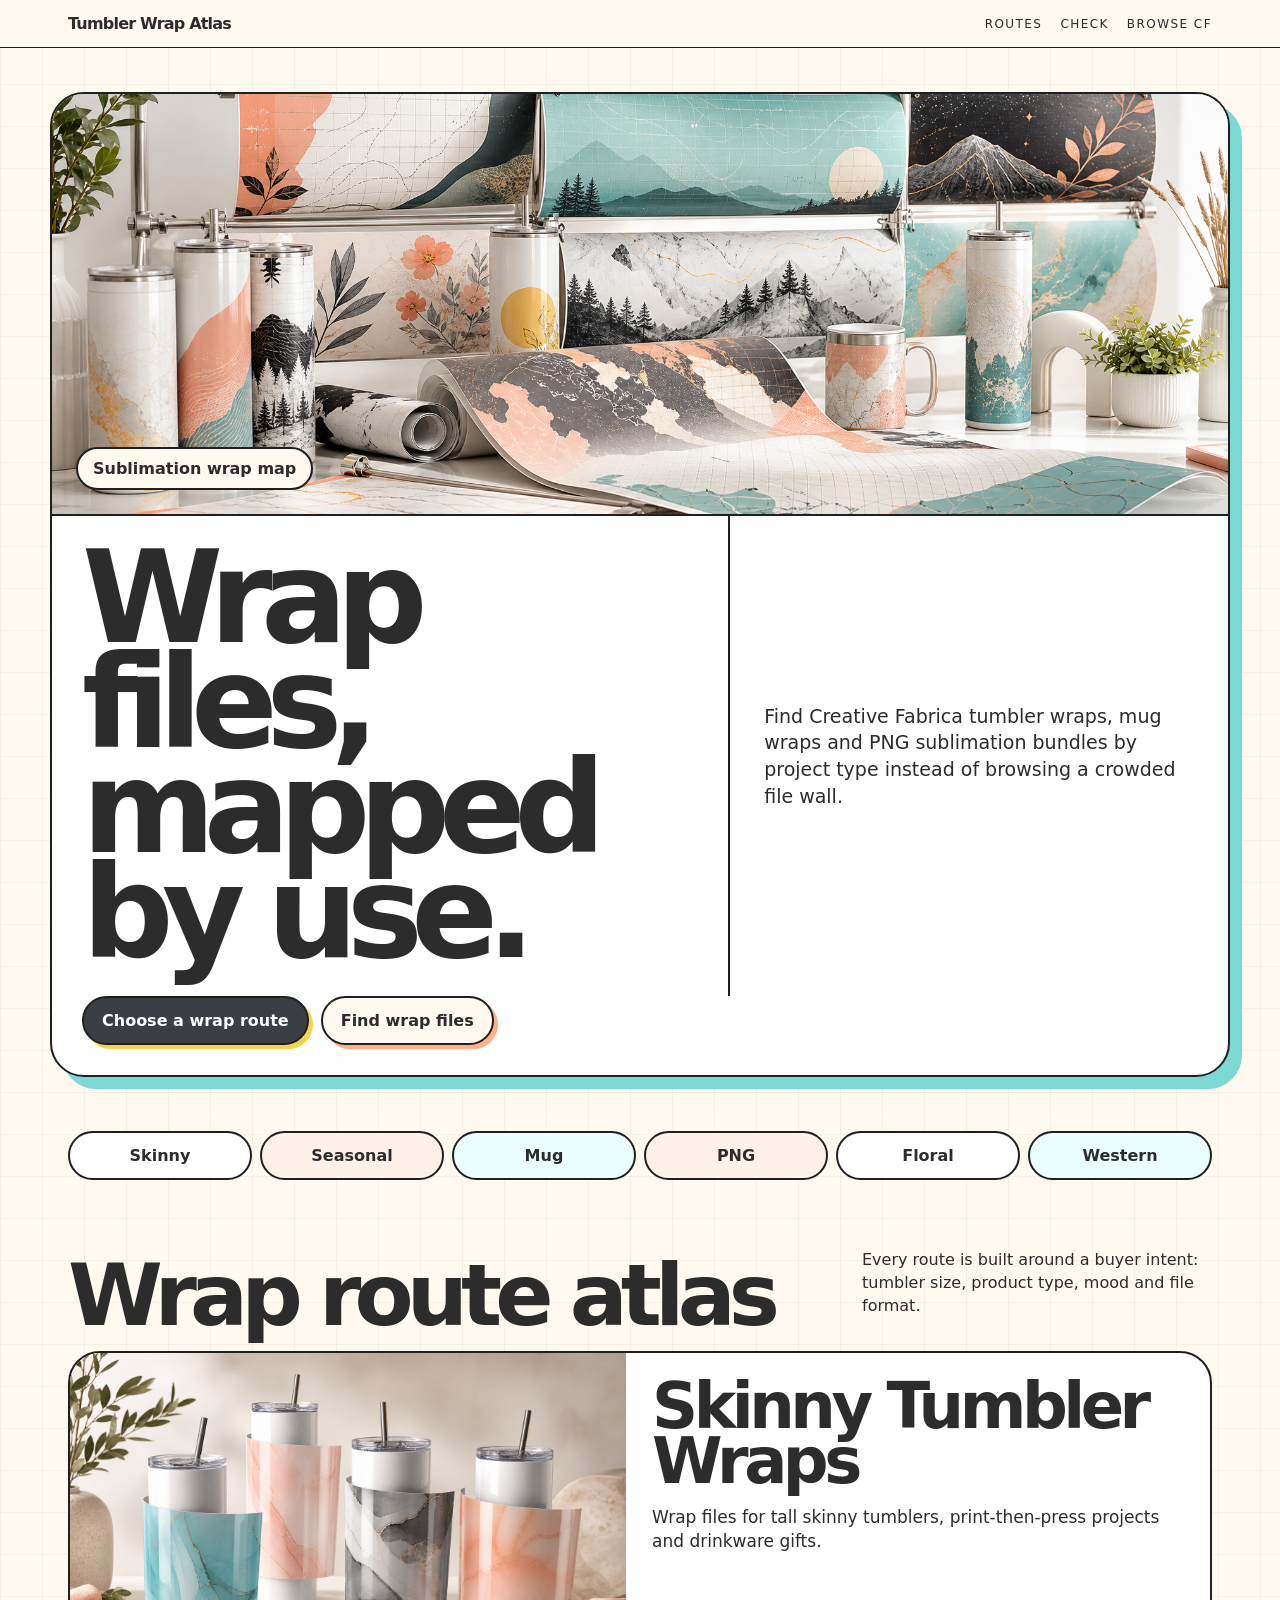
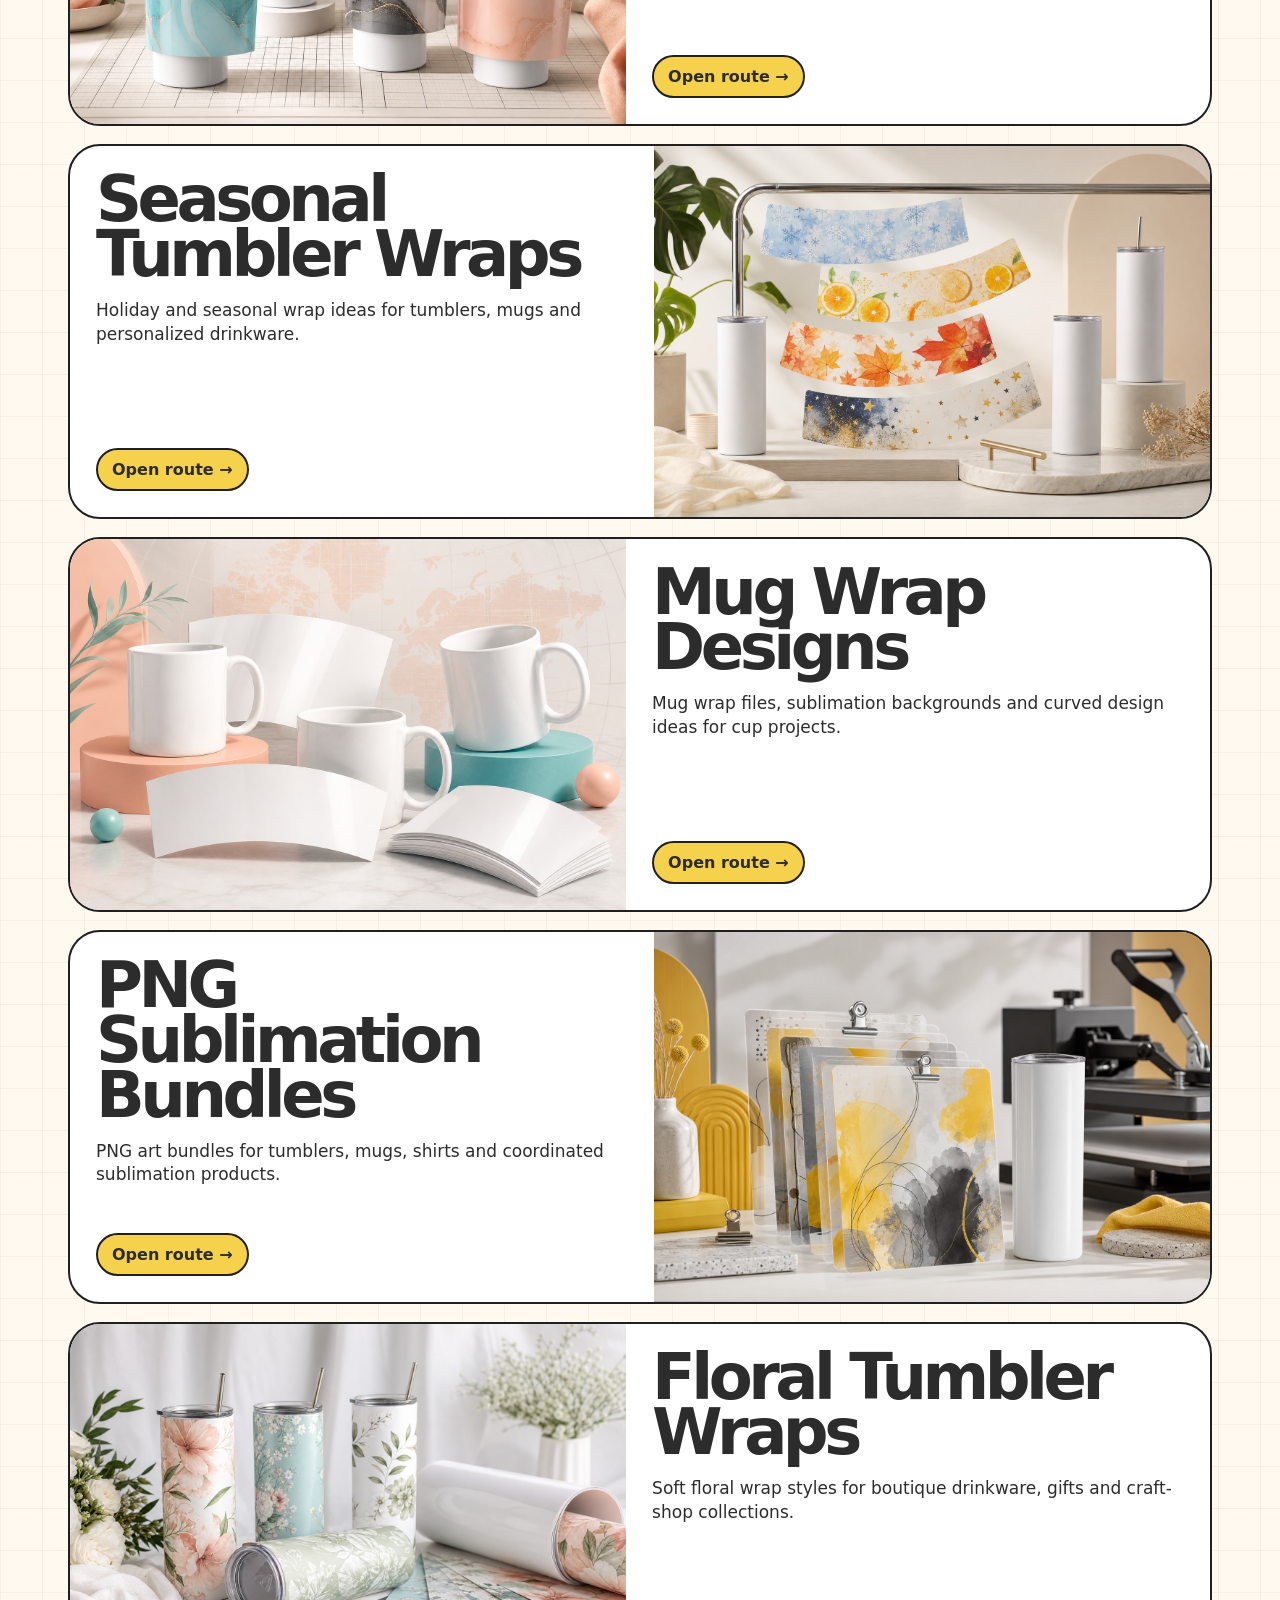
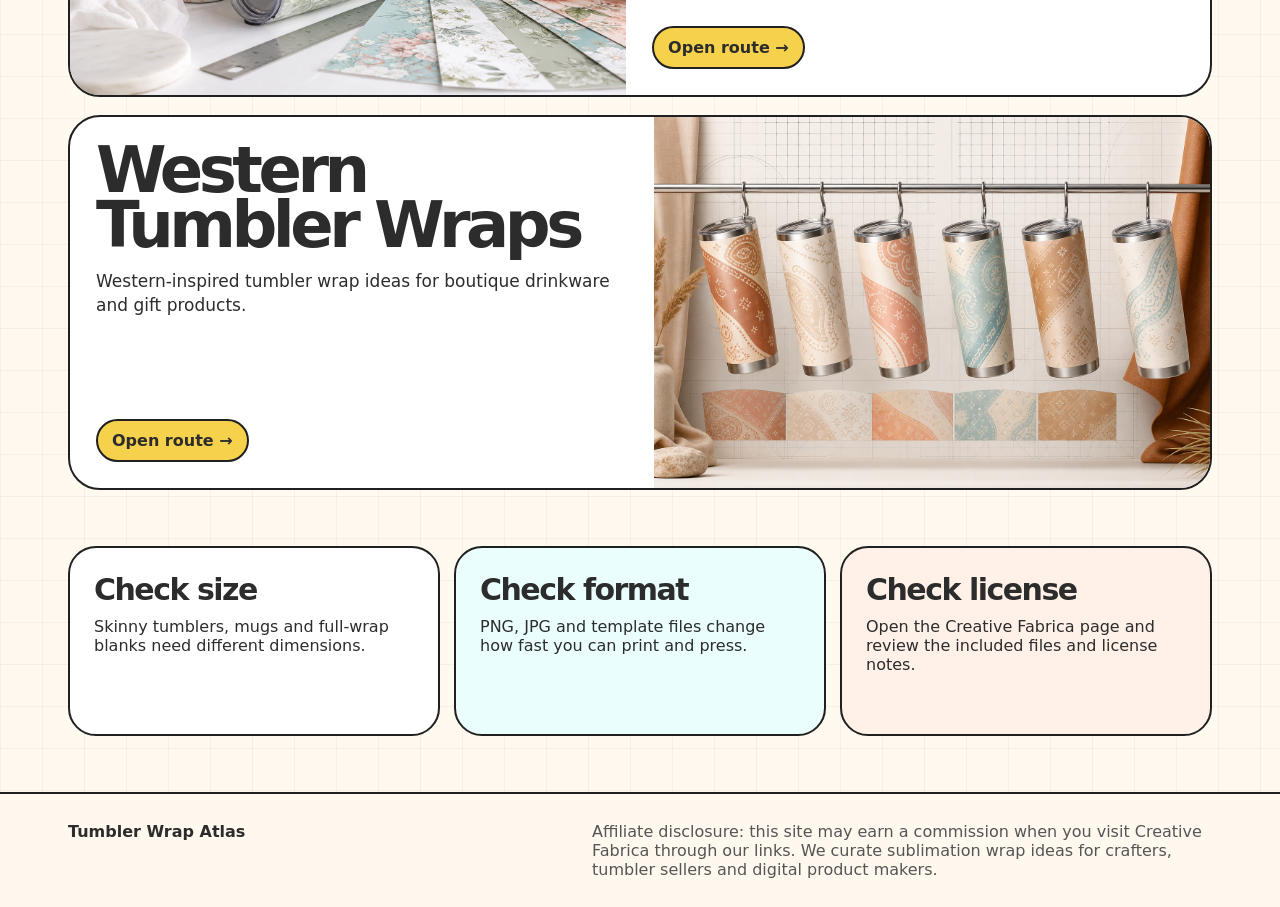
==== index.html @ ba929e7b "launch S015 Tumbler Wrap Atlas static site" ====
<!doctype html><html lang="en"><head><meta charset="utf-8"><meta name="viewport" content="width=device-width, initial-scale=1"><title>Tumbler Wrap Atlas | Sublimation tumbler wrap file finds</title><meta name="description" content="A lightweight Creative Fabrica guide for sublimation tumbler wraps, mug wrap designs, PNG bundles and seasonal drinkware files."><link rel="canonical" href="https://GITHUB_USER.github.io/tumbler-wrap-atlas/"><link rel="stylesheet" href="assets/style.css"></head><body><header class="top"><div class="bar"><a class="brand" href="./">Tumbler Wrap Atlas</a><nav class="nav"><a href="./#routes">Routes</a><a href="./#specs">Check</a><a href="https://www.creativefabrica.com/search/?query=sublimation%20tumbler%20wraps&ref=11046077" rel="sponsored nofollow noopener" target="_blank">Browse CF</a></nav></div></header><main><section class="hero"><div class="atlas"><div class="heroImg"><img src="assets/images/hero_tumbler-wrap-atlas.png" alt="Tumbler wrap studio"><span class="badge">Sublimation wrap map</span></div><div class="heroText"><h1>Wrap files, mapped by use.</h1><p>Find Creative Fabrica tumbler wraps, mug wraps and PNG sublimation bundles by project type instead of browsing a crowded file wall.</p></div><div class="cta"><a class="btn" href="#routes">Choose a wrap route</a><a class="btn alt" href="https://www.creativefabrica.com/search/?query=sublimation%20tumbler%20wraps&ref=11046077" rel="sponsored nofollow noopener" target="_blank">Find wrap files</a></div></div></section><nav class="routebar"><a href="skinny-tumbler-wraps/">Skinny</a><a href="seasonal-tumbler-wraps/">Seasonal</a><a href="mug-wrap-designs/">Mug</a><a href="png-sublimation-bundles/">PNG</a><a href="floral-tumbler-wraps/">Floral</a><a href="western-tumbler-wraps/">Western</a></nav><section class="spool" id="routes"><div class="spoolHead"><h2>Wrap route atlas</h2><p>Every route is built around a buyer intent: tumbler size, product type, mood and file format.</p></div><div class="strips"><a class="strip" href="skinny-tumbler-wraps/"><div class="visual"><img src="assets/images/skinny_tumbler-wrap-atlas.png" alt="Skinny Tumbler Wraps"></div><div class="copy"><div><h3>Skinny Tumbler Wraps</h3><p>Wrap files for tall skinny tumblers, print-then-press projects and drinkware gifts.</p></div><span class="stamp">Open route →</span></div></a><a class="strip" href="seasonal-tumbler-wraps/"><div class="visual"><img src="assets/images/seasonal_tumbler-wrap-atlas.png" alt="Seasonal Tumbler Wraps"></div><div class="copy"><div><h3>Seasonal Tumbler Wraps</h3><p>Holiday and seasonal wrap ideas for tumblers, mugs and personalized drinkware.</p></div><span class="stamp">Open route →</span></div></a><a class="strip" href="mug-wrap-designs/"><div class="visual"><img src="assets/images/mug_tumbler-wrap-atlas.png" alt="Mug Wrap Designs"></div><div class="copy"><div><h3>Mug Wrap Designs</h3><p>Mug wrap files, sublimation backgrounds and curved design ideas for cup projects.</p></div><span class="stamp">Open route →</span></div></a><a class="strip" href="png-sublimation-bundles/"><div class="visual"><img src="assets/images/png_tumbler-wrap-atlas.png" alt="PNG Sublimation Bundles"></div><div class="copy"><div><h3>PNG Sublimation Bundles</h3><p>PNG art bundles for tumblers, mugs, shirts and coordinated sublimation products.</p></div><span class="stamp">Open route →</span></div></a><a class="strip" href="floral-tumbler-wraps/"><div class="visual"><img src="assets/images/floral_tumbler-wrap-atlas.png" alt="Floral Tumbler Wraps"></div><div class="copy"><div><h3>Floral Tumbler Wraps</h3><p>Soft floral wrap styles for boutique drinkware, gifts and craft-shop collections.</p></div><span class="stamp">Open route →</span></div></a><a class="strip" href="western-tumbler-wraps/"><div class="visual"><img src="assets/images/western_tumbler-wrap-atlas.png" alt="Western Tumbler Wraps"></div><div class="copy"><div><h3>Western Tumbler Wraps</h3><p>Western-inspired tumbler wrap ideas for boutique drinkware and gift products.</p></div><span class="stamp">Open route →</span></div></a></div></section><section class="specs" id="specs"><div class="spec"><b>Check size</b>Skinny tumblers, mugs and full-wrap blanks need different dimensions.</div><div class="spec"><b>Check format</b>PNG, JPG and template files change how fast you can print and press.</div><div class="spec"><b>Check license</b>Open the Creative Fabrica page and review the included files and license notes.</div></section></main><footer><div class="foot"><b>Tumbler Wrap Atlas</b><div class="disc">Affiliate disclosure: this site may earn a commission when you visit Creative Fabrica through our links. We curate sublimation wrap ideas for crafters, tumbler sellers and digital product makers.</div></div></footer></body></html>
---- assets/style.css ----
:root{--paper:#fff9ef;--ink:#2c2c2c;--graph:#3b3f44;--peach:#ffb088;--aqua:#7bd8d3;--citrus:#f5d14c;--line:#202020}*{box-sizing:border-box}body{margin:0;background:var(--paper);color:var(--ink);font-family:Inter,ui-sans-serif,system-ui,-apple-system,Segoe UI,sans-serif;background-image:linear-gradient(rgba(32,32,32,.045) 1px,transparent 1px),linear-gradient(90deg,rgba(32,32,32,.045) 1px,transparent 1px);background-size:42px 42px}a{color:inherit}.top{position:sticky;top:0;z-index:5;background:rgba(255,249,239,.88);backdrop-filter:blur(14px);border-bottom:1.5px solid var(--line)}.bar{max-width:1180px;margin:auto;padding:14px 18px;display:flex;justify-content:space-between;align-items:center}.brand{font-weight:900;letter-spacing:-.05em;text-decoration:none}.nav{display:flex;gap:18px;text-transform:uppercase;font-size:12px;letter-spacing:.12em}.nav a{text-decoration:none}.wrap{max-width:1180px;margin:auto;padding:0 18px}.hero{padding:44px 18px 20px}.atlas{max-width:1180px;margin:auto;border:2px solid var(--line);border-radius:34px;background:#fff;box-shadow:12px 12px 0 var(--aqua);overflow:hidden}.heroImg{height:420px;position:relative}.heroImg img{width:100%;height:100%;object-fit:cover;display:block}.badge{position:absolute;left:24px;bottom:24px;background:var(--paper);border:2px solid var(--line);border-radius:999px;padding:10px 15px;font-weight:900}.heroText{display:grid;grid-template-columns:1.15fr .85fr;border-top:2px solid var(--line)}.heroText h1{font-size:clamp(54px,10vw,128px);line-height:.82;letter-spacing:-.09em;margin:0;padding:30px}.heroText p{font-size:19px;line-height:1.4;margin:0;padding:34px;border-left:2px solid var(--line);display:flex;align-items:center}.cta{display:flex;gap:12px;flex-wrap:wrap;padding:0 30px 30px}.btn{border:2px solid var(--line);border-radius:999px;background:var(--graph);color:white;text-decoration:none;padding:13px 18px;font-weight:900;box-shadow:4px 4px 0 var(--citrus)}.btn.alt{background:var(--paper);color:var(--ink);box-shadow:4px 4px 0 var(--peach)}.routebar{max-width:1180px;margin:34px auto;padding:0 18px;display:grid;grid-template-columns:repeat(6,1fr);gap:8px}.routebar a{text-align:center;text-decoration:none;border:2px solid var(--line);border-radius:999px;background:#fff;padding:13px 10px;font-weight:900}.routebar a:nth-child(2n){background:#fff0e8}.routebar a:nth-child(3n){background:#eafffd}.spool{max-width:1180px;margin:52px auto;padding:0 18px}.spoolHead{display:flex;justify-content:space-between;align-items:end;margin-bottom:18px}.spoolHead h2{font-size:clamp(40px,7vw,86px);line-height:.86;letter-spacing:-.08em;margin:0}.spoolHead p{max-width:350px;line-height:1.45}.strips{display:grid;gap:18px}.strip{display:grid;grid-template-columns:1fr 1.05fr;min-height:280px;border:2px solid var(--line);border-radius:32px;overflow:hidden;background:white;text-decoration:none}.strip:nth-child(even){grid-template-columns:1.05fr 1fr}.strip:nth-child(even) .visual{order:2}.visual{min-height:280px}.visual img{width:100%;height:100%;object-fit:cover;display:block}.copy{padding:26px;display:flex;flex-direction:column;justify-content:space-between}.copy h3{font-size:clamp(34px,5vw,68px);line-height:.86;letter-spacing:-.07em;margin:0}.copy p{font-size:17px;line-height:1.4}.stamp{align-self:flex-start;background:var(--citrus);border:2px solid var(--line);border-radius:999px;padding:10px 14px;font-weight:900}.specs{max-width:1180px;margin:56px auto;padding:0 18px;display:grid;grid-template-columns:1fr 1fr 1fr;gap:14px}.spec{border:2px solid var(--line);border-radius:28px;background:#fff;padding:24px;min-height:190px}.spec:nth-child(2){background:#eafffd}.spec:nth-child(3){background:#fff0e8}.spec b{font-size:30px;display:block;margin-bottom:10px;letter-spacing:-.05em}.page{max-width:1180px;margin:auto;padding:52px 18px}.crumb{text-decoration:none;text-transform:uppercase;letter-spacing:.14em;font-size:12px}.pageHero{display:grid;grid-template-columns:.9fr 1.1fr;gap:22px;align-items:stretch;margin-top:18px}.pageHero .panel{border:2px solid var(--line);border-radius:32px;background:white;padding:30px;box-shadow:10px 10px 0 var(--peach)}.pageHero h1{font-size:clamp(48px,8vw,106px);line-height:.84;letter-spacing:-.08em;margin:20px 0}.pageHero img{width:100%;height:540px;object-fit:cover;border:2px solid var(--line);border-radius:32px;box-shadow:10px 10px 0 var(--aqua)}.checks{display:grid;grid-template-columns:repeat(3,1fr);gap:14px;margin-top:30px}.check{background:#fff;border:2px solid var(--line);border-radius:26px;padding:20px}.shop{margin:30px 0;border:2px solid var(--line);border-radius:30px;background:var(--graph);color:#fff;padding:22px;display:flex;justify-content:space-between;align-items:center;gap:20px}footer{border-top:2px solid var(--line);margin-top:56px;background:rgba(255,249,239,.9)}.foot{max-width:1180px;margin:auto;padding:28px 18px;display:flex;justify-content:space-between;gap:24px}.disc{max-width:620px;color:#555}@media(max-width:900px){.heroText,.strip,.strip:nth-child(even),.pageHero,.specs{grid-template-columns:1fr}.heroText p{border-left:0;border-top:2px solid var(--line)}.routebar{grid-template-columns:1fr 1fr}.strip:nth-child(even) .visual{order:0}.spoolHead{display:block}.checks{grid-template-columns:1fr}.shop{display:block}.foot{display:block}.nav{display:none}.heroImg{height:300px}.pageHero img{height:auto}}@media(max-width:480px){.atlas,.strip,.spec,.pageHero .panel,.pageHero img,.shop{border-radius:22px}.heroText h1{font-size:58px;padding:24px}.heroText p{padding:24px}.cta{padding:0 24px 24px}.btn{width:100%;justify-content:center;text-align:center}.routebar{grid-template-columns:1fr}.copy h3{font-size:38px}.hero{padding-top:28px}}
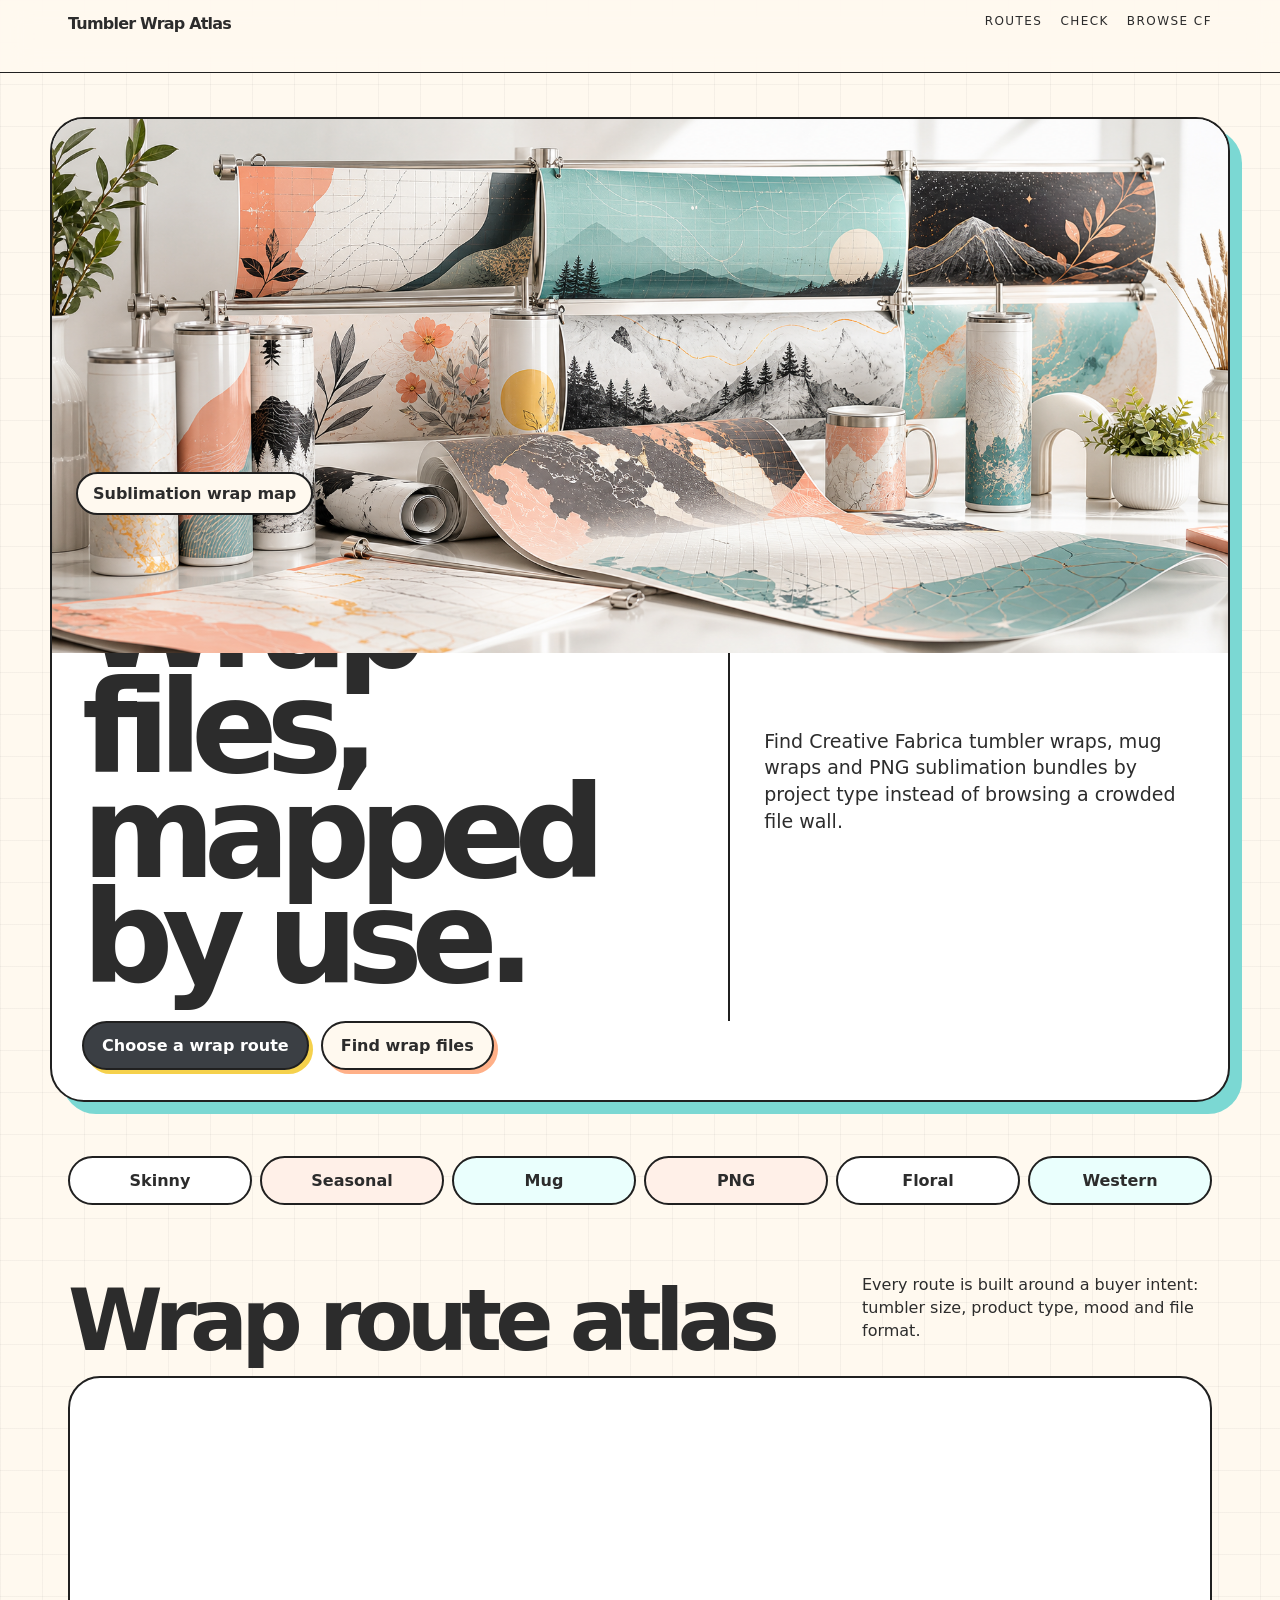
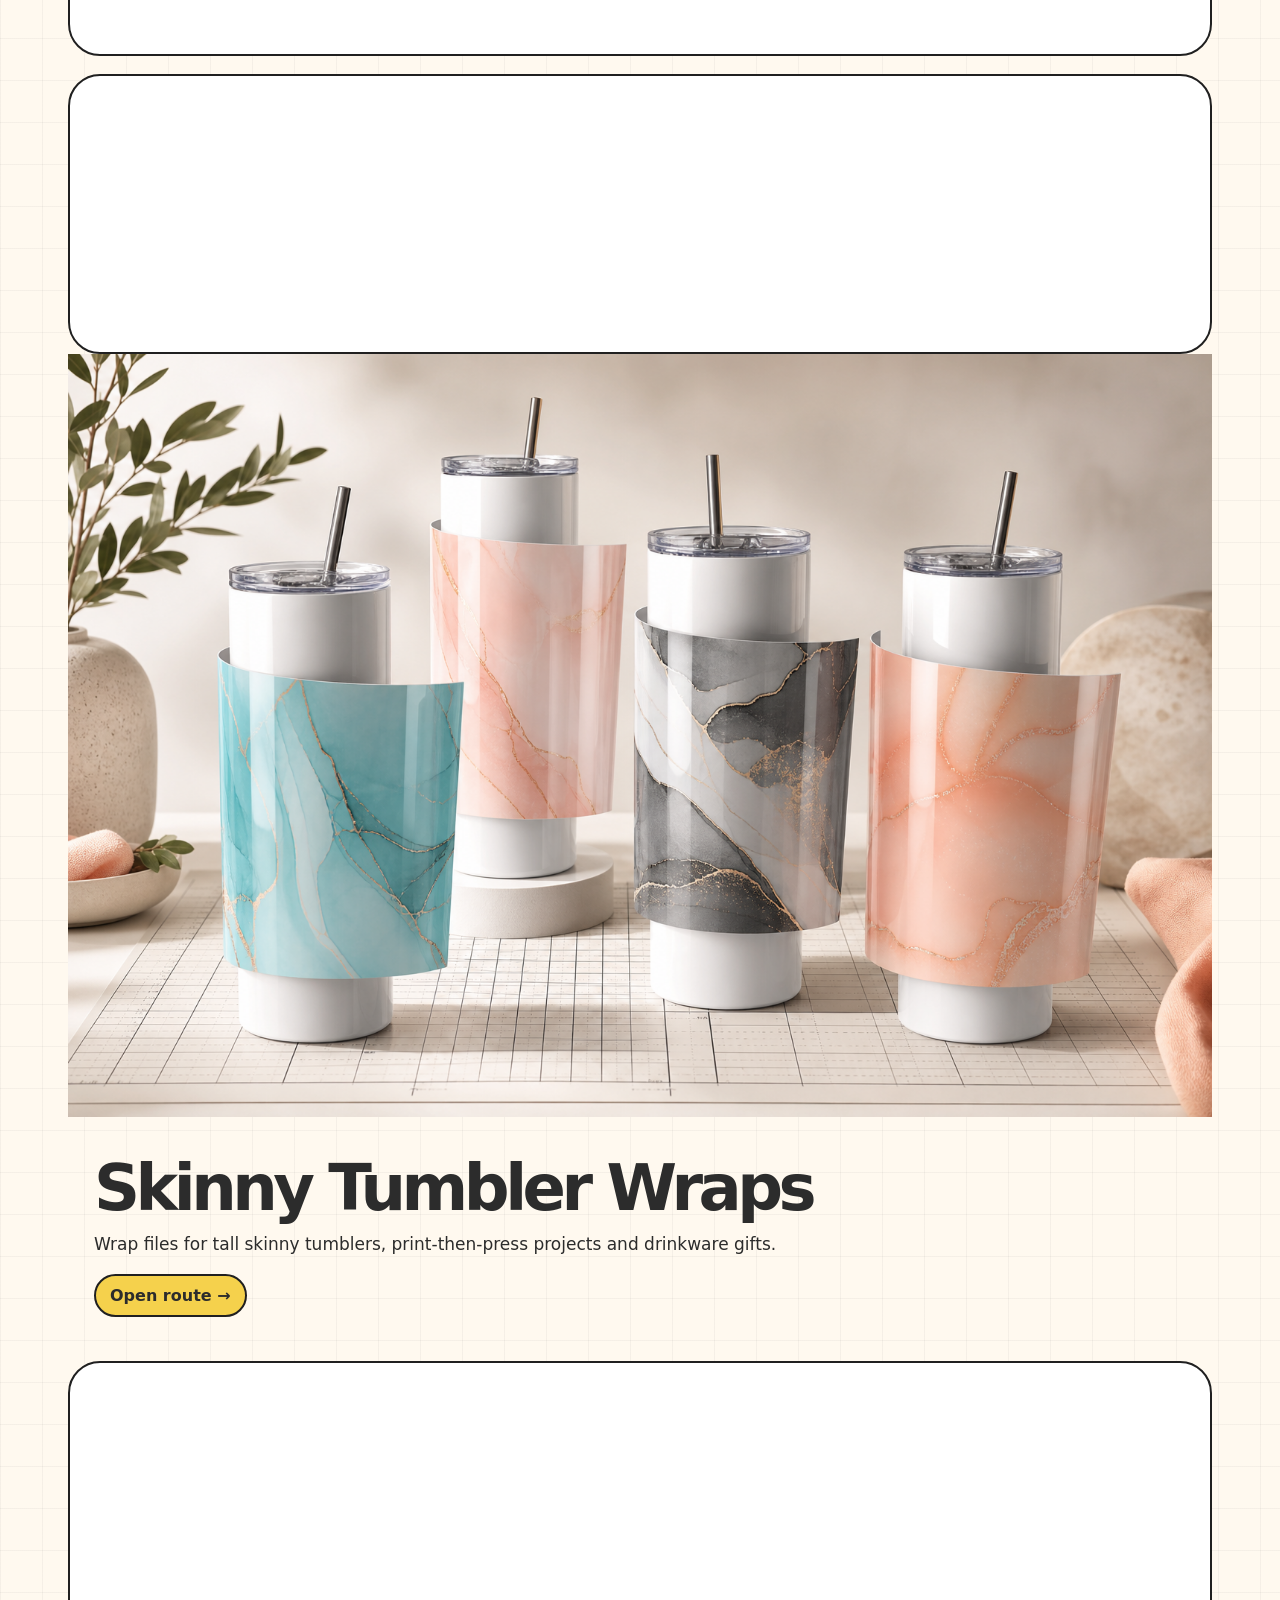
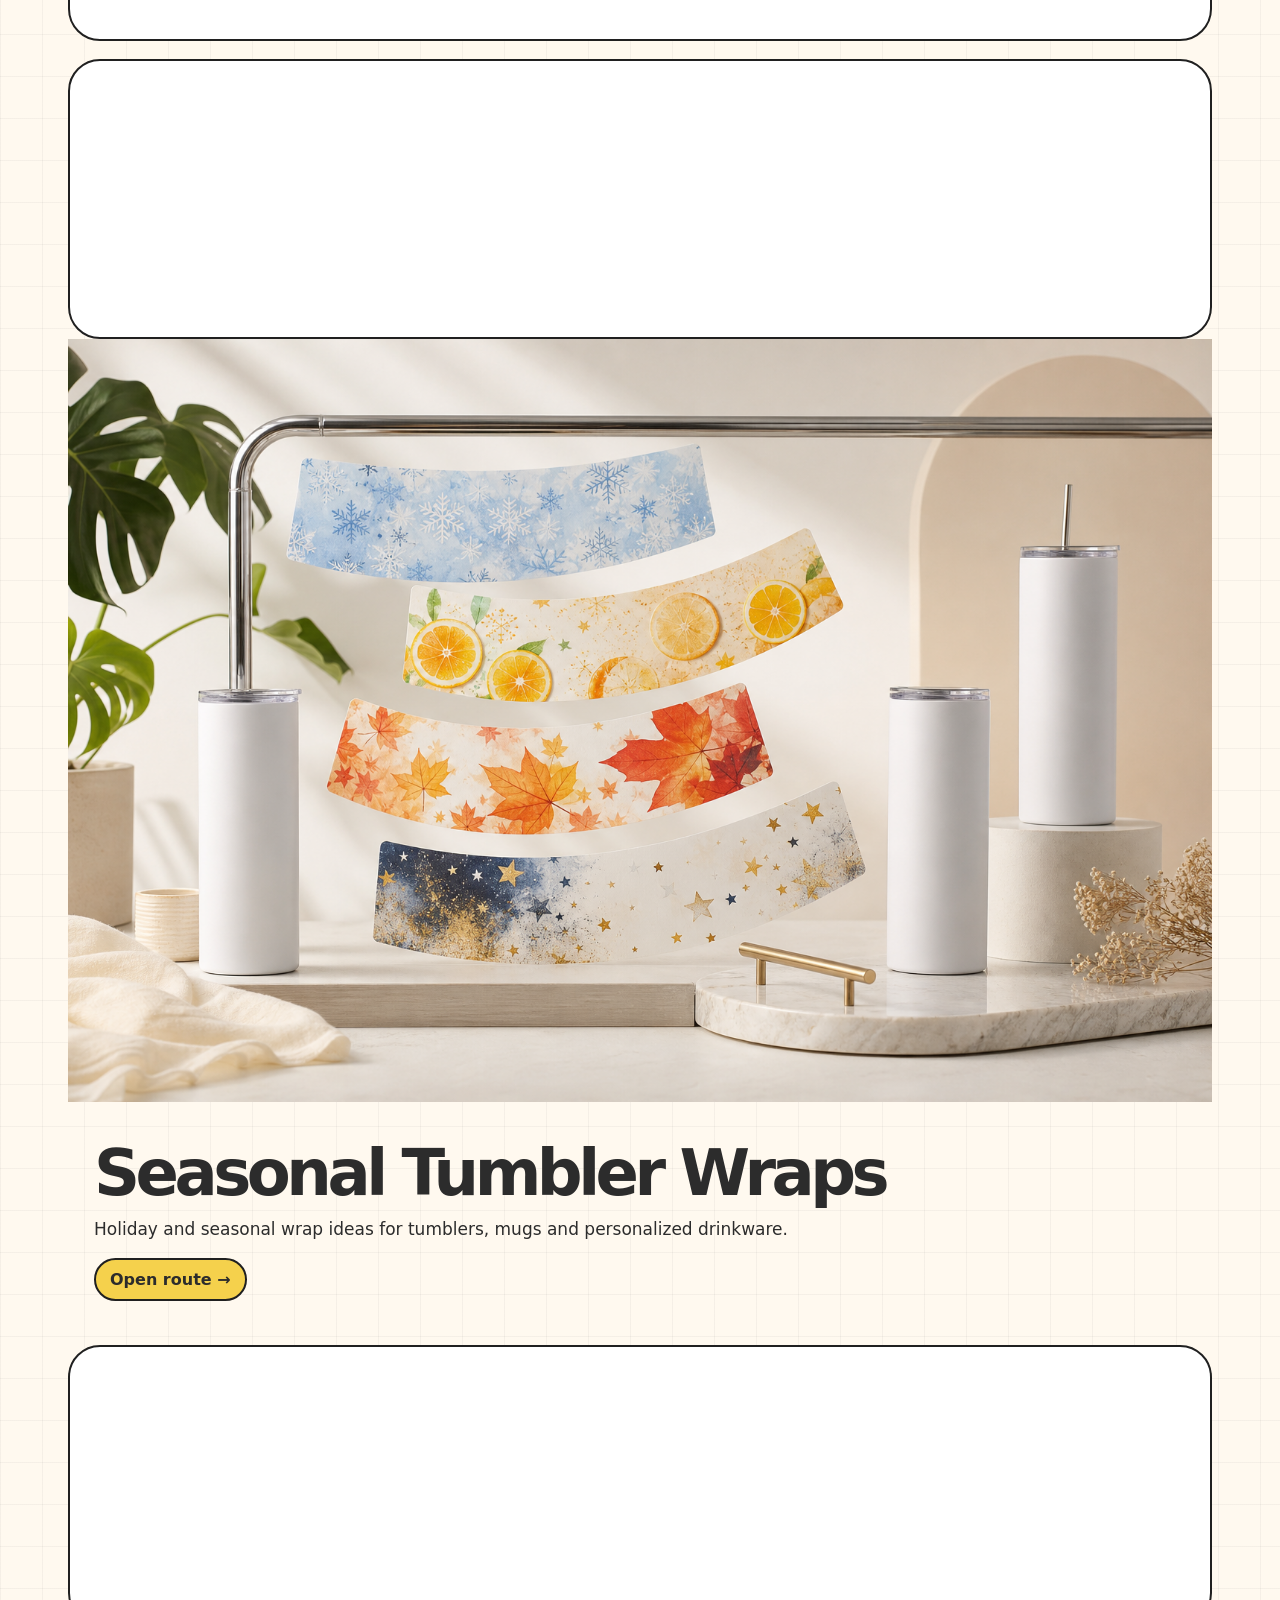
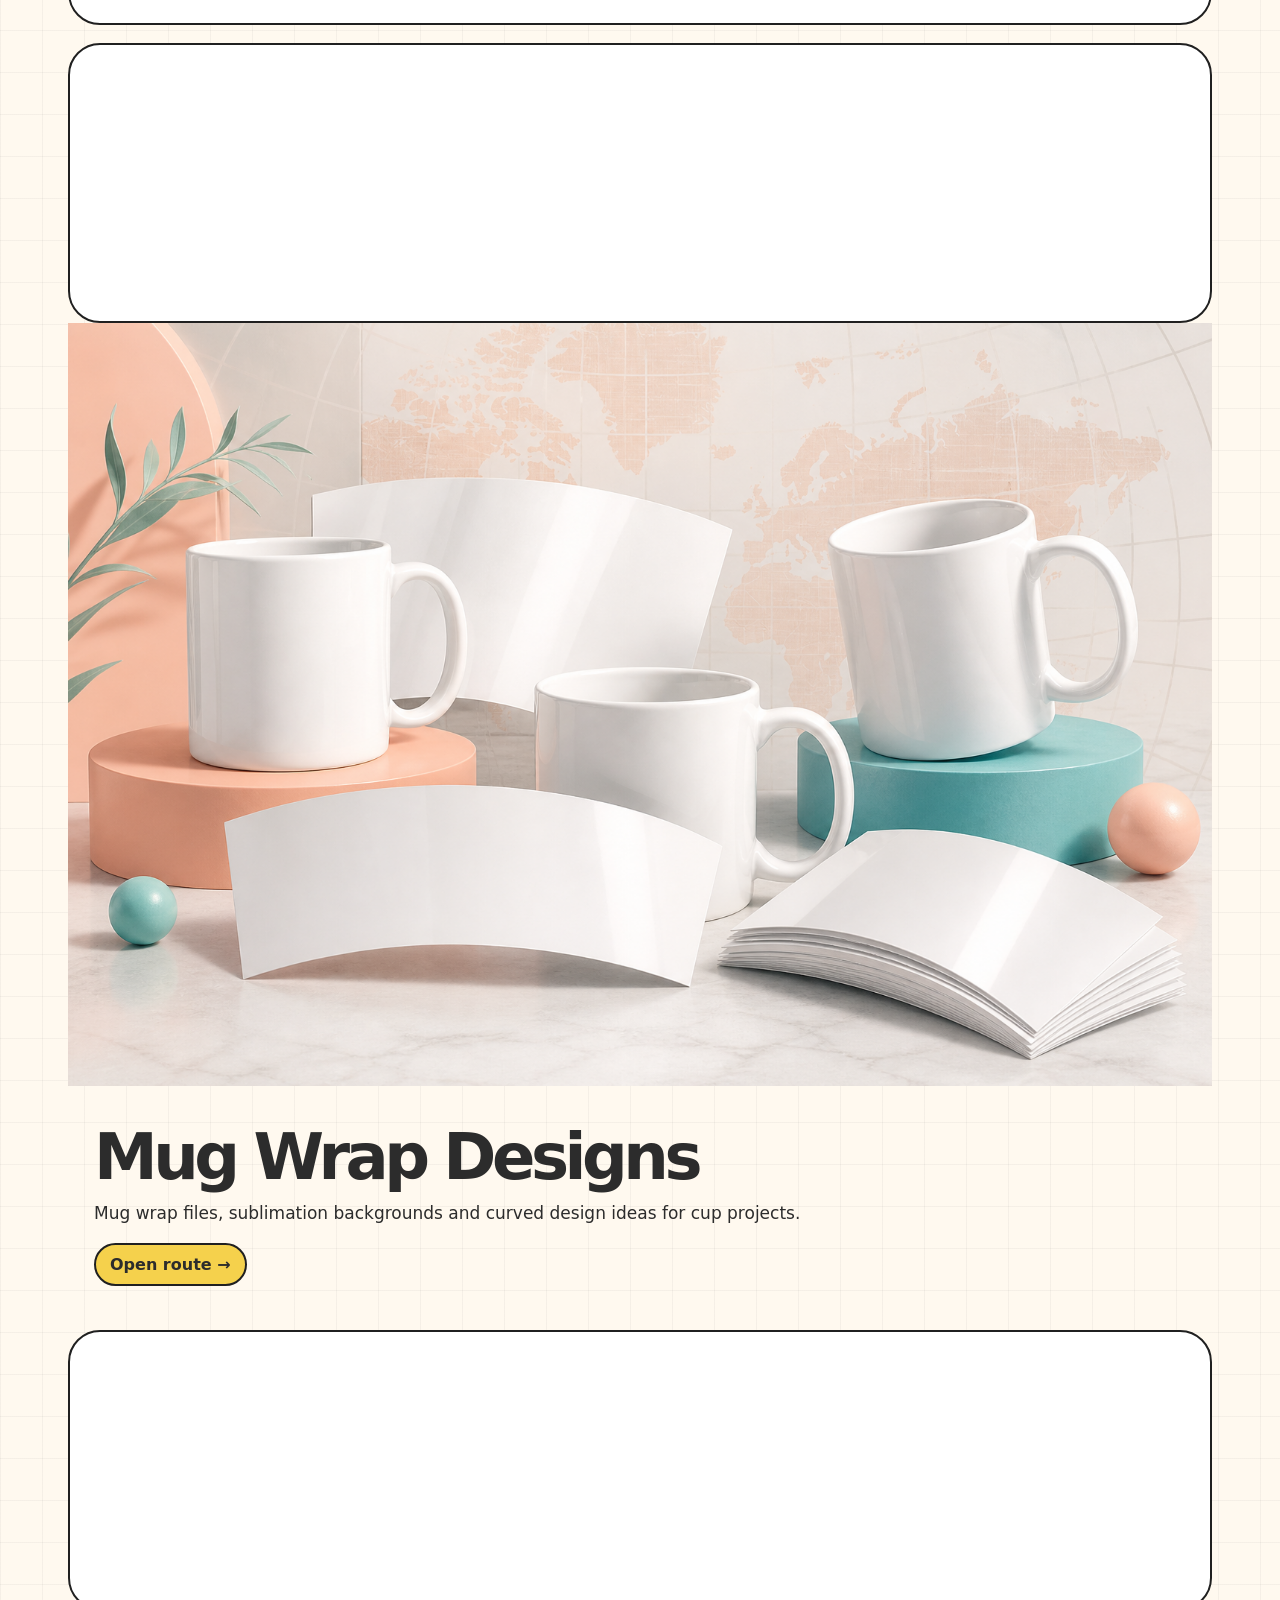
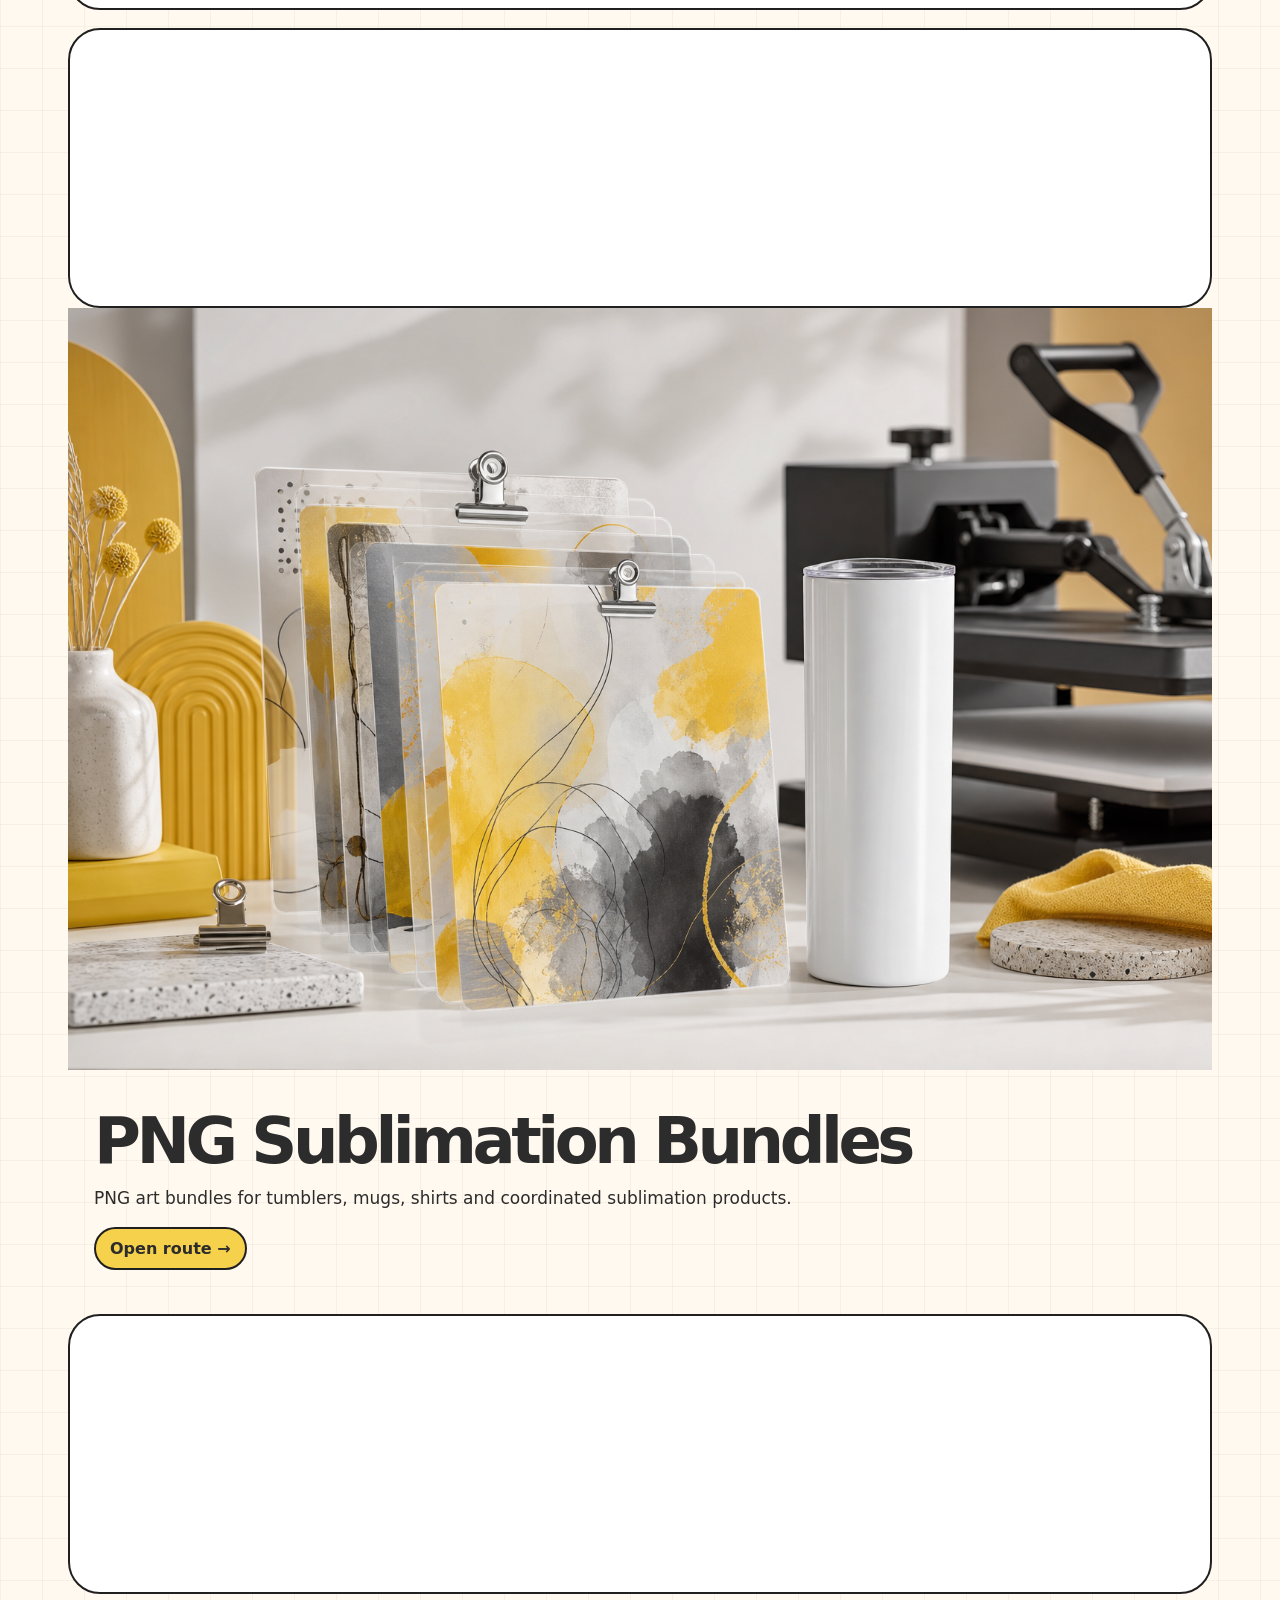
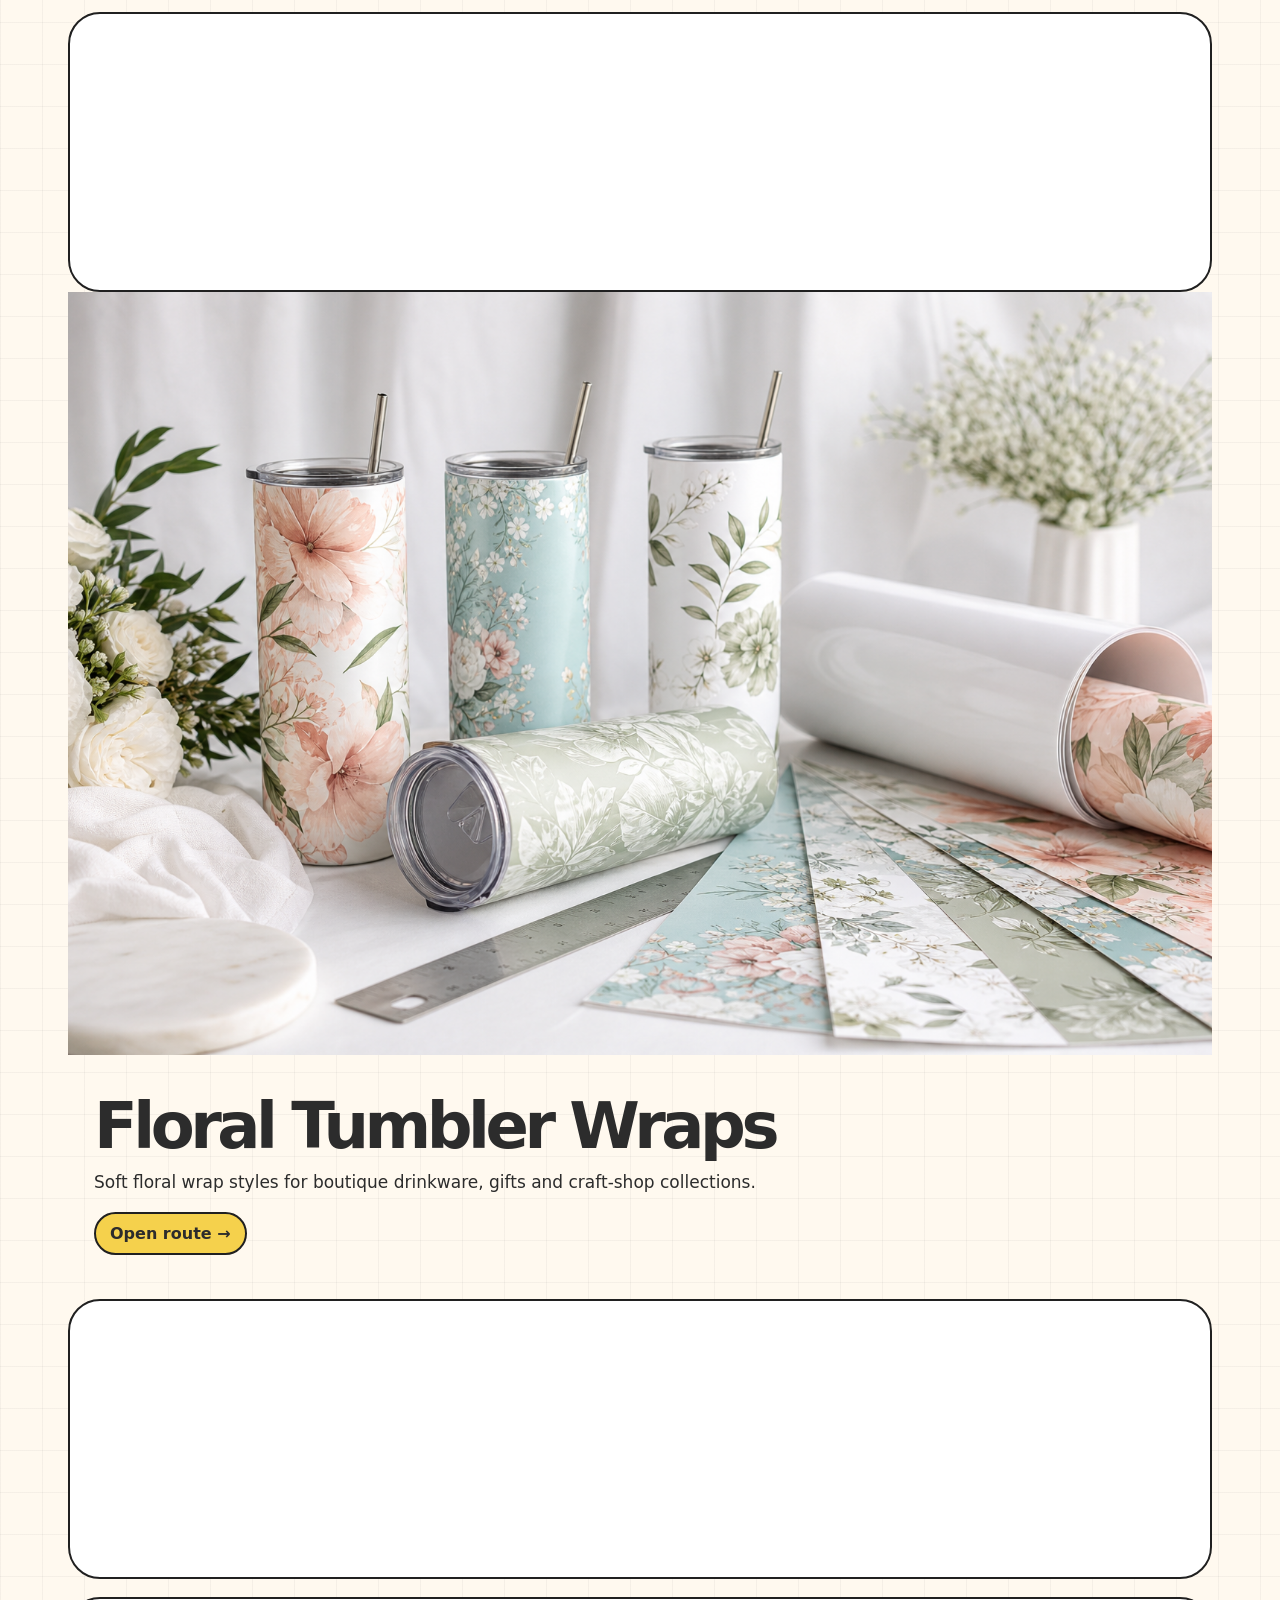
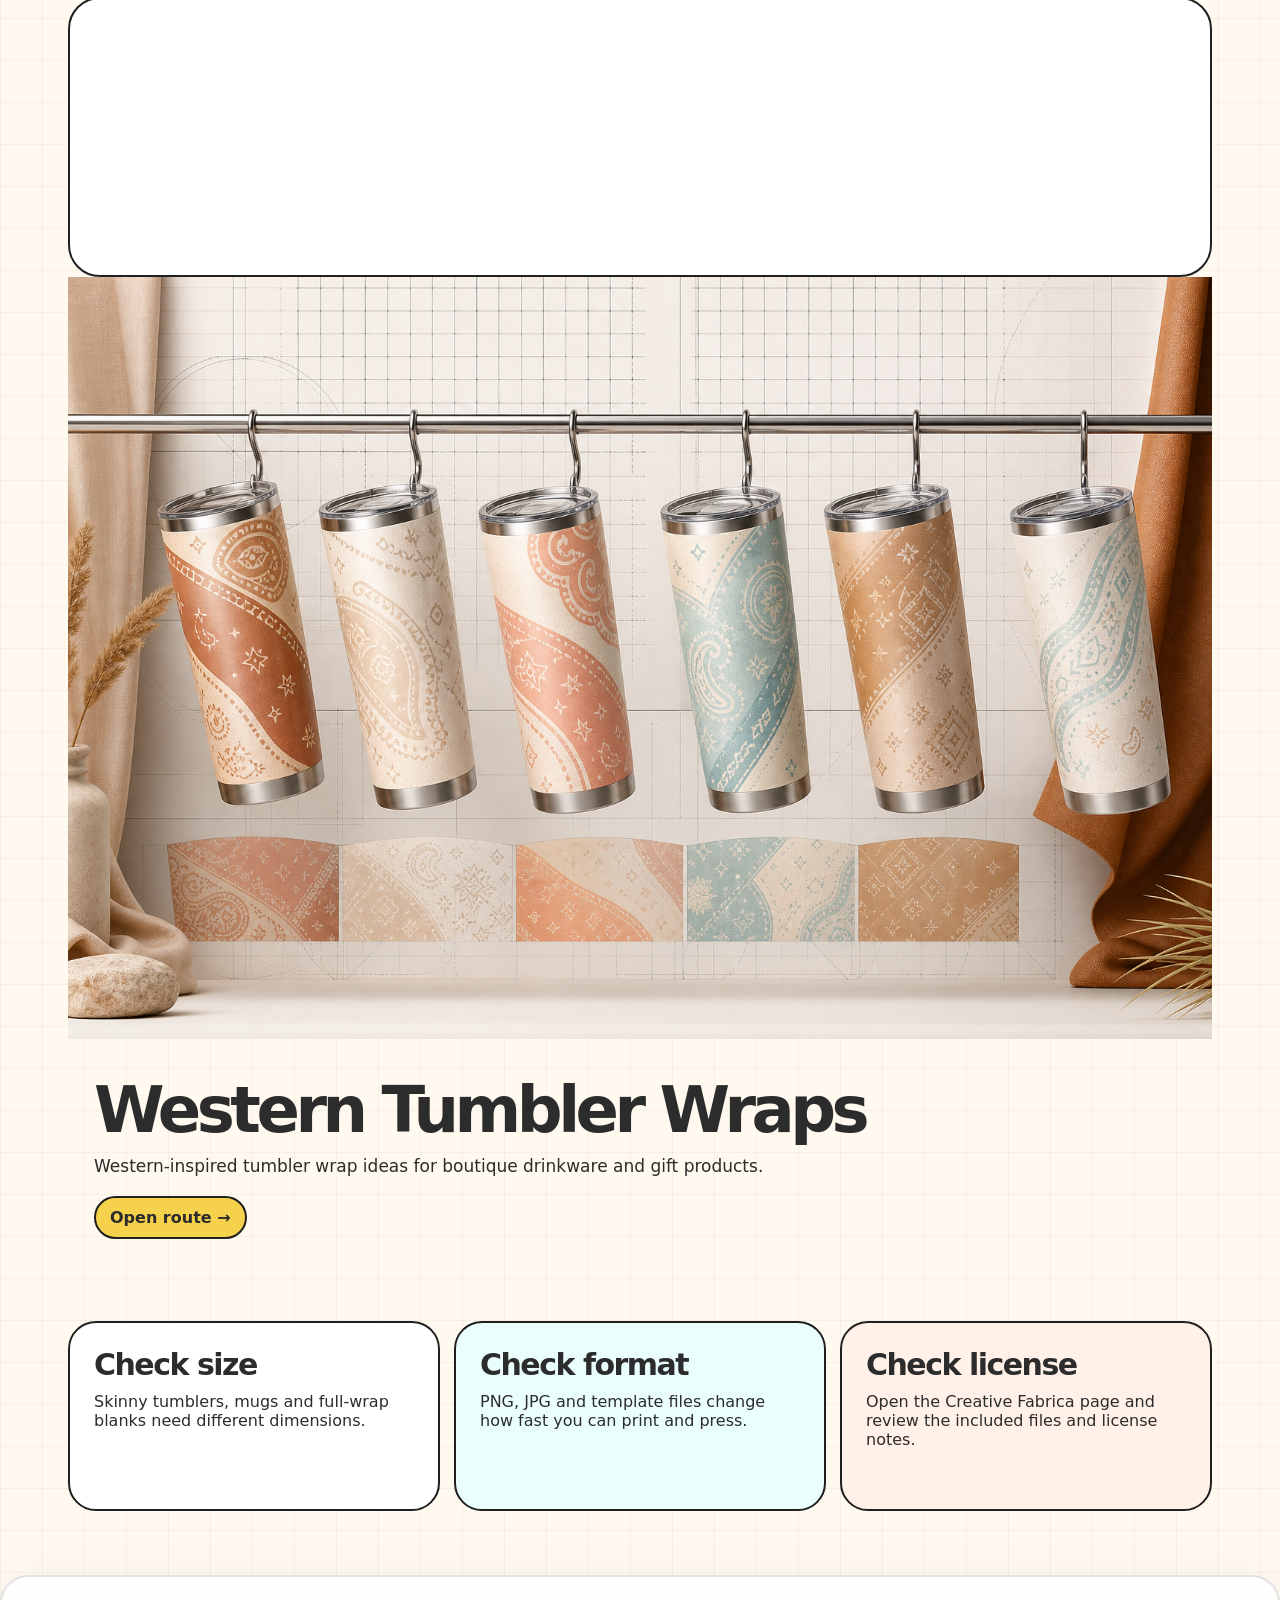
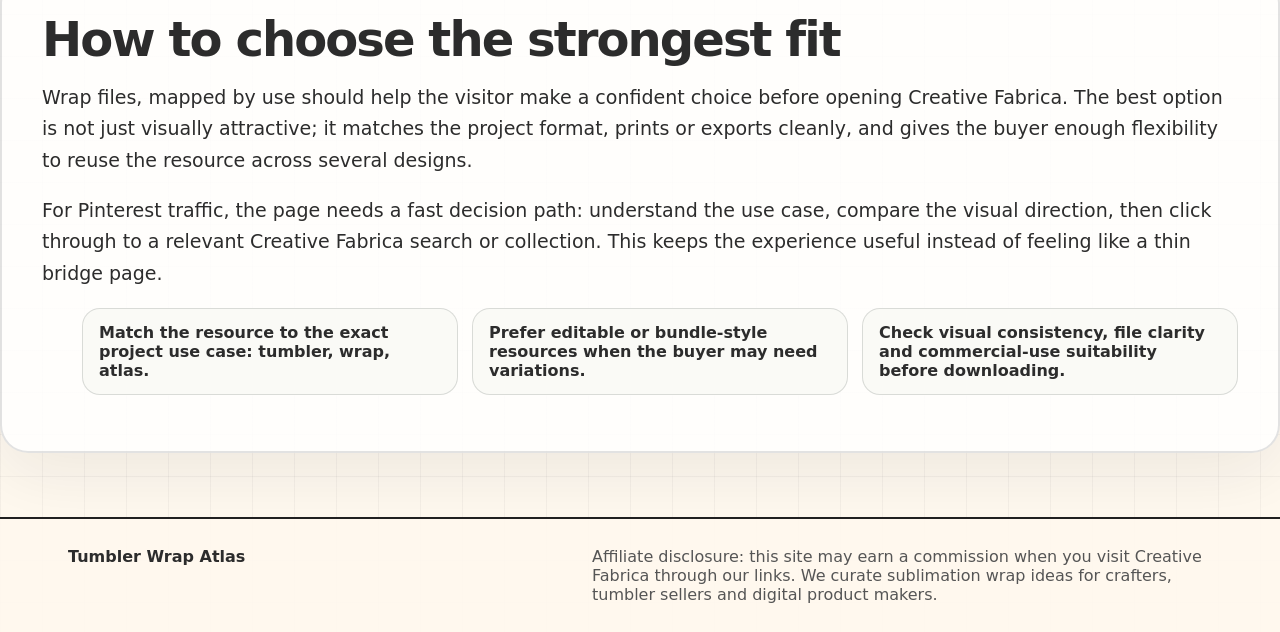
==== commit 0a988067: "Portfolio QA quality upgrade" ====
--- a/index.html
+++ b/index.html
@@ -1 +1,13 @@
-<!doctype html><html lang="en"><head><meta charset="utf-8"><meta name="viewport" content="width=device-width, initial-scale=1"><title>Tumbler Wrap Atlas | Sublimation tumbler wrap file finds</title><meta name="description" content="A lightweight Creative Fabrica guide for sublimation tumbler wraps, mug wrap designs, PNG bundles and seasonal drinkware files."><link rel="canonical" href="https://GITHUB_USER.github.io/tumbler-wrap-atlas/"><link rel="stylesheet" href="assets/style.css"></head><body><header class="top"><div class="bar"><a class="brand" href="./">Tumbler Wrap Atlas</a><nav class="nav"><a href="./#routes">Routes</a><a href="./#specs">Check</a><a href="https://www.creativefabrica.com/search/?query=sublimation%20tumbler%20wraps&ref=11046077" rel="sponsored nofollow noopener" target="_blank">Browse CF</a></nav></div></header><main><section class="hero"><div class="atlas"><div class="heroImg"><img src="assets/images/hero_tumbler-wrap-atlas.png" alt="Tumbler wrap studio"><span class="badge">Sublimation wrap map</span></div><div class="heroText"><h1>Wrap files, mapped by use.</h1><p>Find Creative Fabrica tumbler wraps, mug wraps and PNG sublimation bundles by project type instead of browsing a crowded file wall.</p></div><div class="cta"><a class="btn" href="#routes">Choose a wrap route</a><a class="btn alt" href="https://www.creativefabrica.com/search/?query=sublimation%20tumbler%20wraps&ref=11046077" rel="sponsored nofollow noopener" target="_blank">Find wrap files</a></div></div></section><nav class="routebar"><a href="skinny-tumbler-wraps/">Skinny</a><a href="seasonal-tumbler-wraps/">Seasonal</a><a href="mug-wrap-designs/">Mug</a><a href="png-sublimation-bundles/">PNG</a><a href="floral-tumbler-wraps/">Floral</a><a href="western-tumbler-wraps/">Western</a></nav><section class="spool" id="routes"><div class="spoolHead"><h2>Wrap route atlas</h2><p>Every route is built around a buyer intent: tumbler size, product type, mood and file format.</p></div><div class="strips"><a class="strip" href="skinny-tumbler-wraps/"><div class="visual"><img src="assets/images/skinny_tumbler-wrap-atlas.png" alt="Skinny Tumbler Wraps"></div><div class="copy"><div><h3>Skinny Tumbler Wraps</h3><p>Wrap files for tall skinny tumblers, print-then-press projects and drinkware gifts.</p></div><span class="stamp">Open route →</span></div></a><a class="strip" href="seasonal-tumbler-wraps/"><div class="visual"><img src="assets/images/seasonal_tumbler-wrap-atlas.png" alt="Seasonal Tumbler Wraps"></div><div class="copy"><div><h3>Seasonal Tumbler Wraps</h3><p>Holiday and seasonal wrap ideas for tumblers, mugs and personalized drinkware.</p></div><span class="stamp">Open route →</span></div></a><a class="strip" href="mug-wrap-designs/"><div class="visual"><img src="assets/images/mug_tumbler-wrap-atlas.png" alt="Mug Wrap Designs"></div><div class="copy"><div><h3>Mug Wrap Designs</h3><p>Mug wrap files, sublimation backgrounds and curved design ideas for cup projects.</p></div><span class="stamp">Open route →</span></div></a><a class="strip" href="png-sublimation-bundles/"><div class="visual"><img src="assets/images/png_tumbler-wrap-atlas.png" alt="PNG Sublimation Bundles"></div><div class="copy"><div><h3>PNG Sublimation Bundles</h3><p>PNG art bundles for tumblers, mugs, shirts and coordinated sublimation products.</p></div><span class="stamp">Open route →</span></div></a><a class="strip" href="floral-tumbler-wraps/"><div class="visual"><img src="assets/images/floral_tumbler-wrap-atlas.png" alt="Floral Tumbler Wraps"></div><div class="copy"><div><h3>Floral Tumbler Wraps</h3><p>Soft floral wrap styles for boutique drinkware, gifts and craft-shop collections.</p></div><span class="stamp">Open route →</span></div></a><a class="strip" href="western-tumbler-wraps/"><div class="visual"><img src="assets/images/western_tumbler-wrap-atlas.png" alt="Western Tumbler Wraps"></div><div class="copy"><div><h3>Western Tumbler Wraps</h3><p>Western-inspired tumbler wrap ideas for boutique drinkware and gift products.</p></div><span class="stamp">Open route →</span></div></a></div></section><section class="specs" id="specs"><div class="spec"><b>Check size</b>Skinny tumblers, mugs and full-wrap blanks need different dimensions.</div><div class="spec"><b>Check format</b>PNG, JPG and template files change how fast you can print and press.</div><div class="spec"><b>Check license</b>Open the Creative Fabrica page and review the included files and license notes.</div></section></main><footer><div class="foot"><b>Tumbler Wrap Atlas</b><div class="disc">Affiliate disclosure: this site may earn a commission when you visit Creative Fabrica through our links. We curate sublimation wrap ideas for crafters, tumbler sellers and digital product makers.</div></div></footer></body></html>+<!doctype html><html lang="en"><head><meta charset="utf-8"><meta name="viewport" content="width=device-width, initial-scale=1"><title>Tumbler Wrap Atlas | Sublimation tumbler wrap file finds</title><meta name="description" content="A lightweight Creative Fabrica guide for sublimation tumbler wraps, mug wrap designs, PNG bundles and seasonal drinkware files."><link rel="canonical" href="https://olegmat74.github.io/tumbler-wrap-atlas/"><link rel="stylesheet" href="assets/style.css"></head><body><header class="top"><div class="bar"><a class="brand" href="./">Tumbler Wrap Atlas</a><nav class="nav"><a href="./#routes">Routes</a><a href="./#specs">Check</a><a href="https://www.creativefabrica.com/search/?query=sublimation%20tumbler%20wraps&ref=11046077" rel="sponsored nofollow noopener" target="_blank">Browse CF</a></nav></div></header><main><section class="hero"><div class="atlas"><div class="heroImg"><a class="image-link" href="https://www.creativefabrica.com/search/?query=sublimation%20tumbler%20wraps&ref=11046077"><img src="assets/images/hero_tumbler-wrap-atlas.png" alt="Tumbler wrap studio"></a><span class="badge">Sublimation wrap map</span></div><div class="heroText"><h1>Wrap files, mapped by use.</h1><p>Find Creative Fabrica tumbler wraps, mug wraps and PNG sublimation bundles by project type instead of browsing a crowded file wall.</p></div><div class="cta"><a class="btn" href="#routes">Choose a wrap route</a><a class="btn alt" href="https://www.creativefabrica.com/search/?query=sublimation%20tumbler%20wraps&ref=11046077" rel="sponsored nofollow noopener" target="_blank">Find wrap files</a></div></div></section><nav class="routebar"><a href="skinny-tumbler-wraps/">Skinny</a><a href="seasonal-tumbler-wraps/">Seasonal</a><a href="mug-wrap-designs/">Mug</a><a href="png-sublimation-bundles/">PNG</a><a href="floral-tumbler-wraps/">Floral</a><a href="western-tumbler-wraps/">Western</a></nav><section class="spool" id="routes"><div class="spoolHead"><h2>Wrap route atlas</h2><p>Every route is built around a buyer intent: tumbler size, product type, mood and file format.</p></div><div class="strips"><a class="strip" href="skinny-tumbler-wraps/"><div class="visual"><a class="image-link" href="https://www.creativefabrica.com/search/?query=sublimation%20tumbler%20wraps&ref=11046077"><img src="assets/images/skinny_tumbler-wrap-atlas.png" alt="Skinny Tumbler Wraps"></a></div><div class="copy"><div><h3>Skinny Tumbler Wraps</h3><p>Wrap files for tall skinny tumblers, print-then-press projects and drinkware gifts.</p></div><span class="stamp">Open route →</span></div></a><a class="strip" href="seasonal-tumbler-wraps/"><div class="visual"><a class="image-link" href="https://www.creativefabrica.com/search/?query=sublimation%20tumbler%20wraps&ref=11046077"><img src="assets/images/seasonal_tumbler-wrap-atlas.png" alt="Seasonal Tumbler Wraps"></a></div><div class="copy"><div><h3>Seasonal Tumbler Wraps</h3><p>Holiday and seasonal wrap ideas for tumblers, mugs and personalized drinkware.</p></div><span class="stamp">Open route →</span></div></a><a class="strip" href="mug-wrap-designs/"><div class="visual"><a class="image-link" href="https://www.creativefabrica.com/search/?query=sublimation%20tumbler%20wraps&ref=11046077"><img src="assets/images/mug_tumbler-wrap-atlas.png" alt="Mug Wrap Designs"></a></div><div class="copy"><div><h3>Mug Wrap Designs</h3><p>Mug wrap files, sublimation backgrounds and curved design ideas for cup projects.</p></div><span class="stamp">Open route →</span></div></a><a class="strip" href="png-sublimation-bundles/"><div class="visual"><a class="image-link" href="https://www.creativefabrica.com/search/?query=sublimation%20tumbler%20wraps&ref=11046077"><img src="assets/images/png_tumbler-wrap-atlas.png" alt="PNG Sublimation Bundles"></a></div><div class="copy"><div><h3>PNG Sublimation Bundles</h3><p>PNG art bundles for tumblers, mugs, shirts and coordinated sublimation products.</p></div><span class="stamp">Open route →</span></div></a><a class="strip" href="floral-tumbler-wraps/"><div class="visual"><a class="image-link" href="https://www.creativefabrica.com/search/?query=sublimation%20tumbler%20wraps&ref=11046077"><img src="assets/images/floral_tumbler-wrap-atlas.png" alt="Floral Tumbler Wraps"></a></div><div class="copy"><div><h3>Floral Tumbler Wraps</h3><p>Soft floral wrap styles for boutique drinkware, gifts and craft-shop collections.</p></div><span class="stamp">Open route →</span></div></a><a class="strip" href="western-tumbler-wraps/"><div class="visual"><a class="image-link" href="https://www.creativefabrica.com/search/?query=sublimation%20tumbler%20wraps&ref=11046077"><img src="assets/images/western_tumbler-wrap-atlas.png" alt="Western Tumbler Wraps"></a></div><div class="copy"><div><h3>Western Tumbler Wraps</h3><p>Western-inspired tumbler wrap ideas for boutique drinkware and gift products.</p></div><span class="stamp">Open route →</span></div></a></div></section><section class="specs" id="specs"><div class="spec"><b>Check size</b>Skinny tumblers, mugs and full-wrap blanks need different dimensions.</div><div class="spec"><b>Check format</b>PNG, JPG and template files change how fast you can print and press.</div><div class="spec"><b>Check license</b>Open the Creative Fabrica page and review the included files and license notes.</div></section>
+<section class="qa-upgrade-section" id="selection-notes">
+  <h2>How to choose the strongest fit</h2>
+  <p>Wrap files, mapped by use should help the visitor make a confident choice before opening Creative Fabrica. The best option is not just visually attractive; it matches the project format, prints or exports cleanly, and gives the buyer enough flexibility to reuse the resource across several designs.</p>
+  <p>For Pinterest traffic, the page needs a fast decision path: understand the use case, compare the visual direction, then click through to a relevant Creative Fabrica search or collection. This keeps the experience useful instead of feeling like a thin bridge page.</p>
+  <ul class="qa-upgrade-list">
+    <li>Match the resource to the exact project use case: tumbler, wrap, atlas.</li>
+    <li>Prefer editable or bundle-style resources when the buyer may need variations.</li>
+    <li>Check visual consistency, file clarity and commercial-use suitability before downloading.</li>
+  </ul>
+</section>
+
+</main><footer><div class="foot"><b>Tumbler Wrap Atlas</b><div class="disc">Affiliate disclosure: this site may earn a commission when you visit Creative Fabrica through our links. We curate sublimation wrap ideas for crafters, tumbler sellers and digital product makers.</div></div></footer></body></html>
--- a/assets/style.css
+++ b/assets/style.css
@@ -1,2 +1,37 @@
 
-:root{--paper:#fff9ef;--ink:#2c2c2c;--graph:#3b3f44;--peach:#ffb088;--aqua:#7bd8d3;--citrus:#f5d14c;--line:#202020}*{box-sizing:border-box}body{margin:0;background:var(--paper);color:var(--ink);font-family:Inter,ui-sans-serif,system-ui,-apple-system,Segoe UI,sans-serif;background-image:linear-gradient(rgba(32,32,32,.045) 1px,transparent 1px),linear-gradient(90deg,rgba(32,32,32,.045) 1px,transparent 1px);background-size:42px 42px}a{color:inherit}.top{position:sticky;top:0;z-index:5;background:rgba(255,249,239,.88);backdrop-filter:blur(14px);border-bottom:1.5px solid var(--line)}.bar{max-width:1180px;margin:auto;padding:14px 18px;display:flex;justify-content:space-between;align-items:center}.brand{font-weight:900;letter-spacing:-.05em;text-decoration:none}.nav{display:flex;gap:18px;text-transform:uppercase;font-size:12px;letter-spacing:.12em}.nav a{text-decoration:none}.wrap{max-width:1180px;margin:auto;padding:0 18px}.hero{padding:44px 18px 20px}.atlas{max-width:1180px;margin:auto;border:2px solid var(--line);border-radius:34px;background:#fff;box-shadow:12px 12px 0 var(--aqua);overflow:hidden}.heroImg{height:420px;position:relative}.heroImg img{width:100%;height:100%;object-fit:cover;display:block}.badge{position:absolute;left:24px;bottom:24px;background:var(--paper);border:2px solid var(--line);border-radius:999px;padding:10px 15px;font-weight:900}.heroText{display:grid;grid-template-columns:1.15fr .85fr;border-top:2px solid var(--line)}.heroText h1{font-size:clamp(54px,10vw,128px);line-height:.82;letter-spacing:-.09em;margin:0;padding:30px}.heroText p{font-size:19px;line-height:1.4;margin:0;padding:34px;border-left:2px solid var(--line);display:flex;align-items:center}.cta{display:flex;gap:12px;flex-wrap:wrap;padding:0 30px 30px}.btn{border:2px solid var(--line);border-radius:999px;background:var(--graph);color:white;text-decoration:none;padding:13px 18px;font-weight:900;box-shadow:4px 4px 0 var(--citrus)}.btn.alt{background:var(--paper);color:var(--ink);box-shadow:4px 4px 0 var(--peach)}.routebar{max-width:1180px;margin:34px auto;padding:0 18px;display:grid;grid-template-columns:repeat(6,1fr);gap:8px}.routebar a{text-align:center;text-decoration:none;border:2px solid var(--line);border-radius:999px;background:#fff;padding:13px 10px;font-weight:900}.routebar a:nth-child(2n){background:#fff0e8}.routebar a:nth-child(3n){background:#eafffd}.spool{max-width:1180px;margin:52px auto;padding:0 18px}.spoolHead{display:flex;justify-content:space-between;align-items:end;margin-bottom:18px}.spoolHead h2{font-size:clamp(40px,7vw,86px);line-height:.86;letter-spacing:-.08em;margin:0}.spoolHead p{max-width:350px;line-height:1.45}.strips{display:grid;gap:18px}.strip{display:grid;grid-template-columns:1fr 1.05fr;min-height:280px;border:2px solid var(--line);border-radius:32px;overflow:hidden;background:white;text-decoration:none}.strip:nth-child(even){grid-template-columns:1.05fr 1fr}.strip:nth-child(even) .visual{order:2}.visual{min-height:280px}.visual img{width:100%;height:100%;object-fit:cover;display:block}.copy{padding:26px;display:flex;flex-direction:column;justify-content:space-between}.copy h3{font-size:clamp(34px,5vw,68px);line-height:.86;letter-spacing:-.07em;margin:0}.copy p{font-size:17px;line-height:1.4}.stamp{align-self:flex-start;background:var(--citrus);border:2px solid var(--line);border-radius:999px;padding:10px 14px;font-weight:900}.specs{max-width:1180px;margin:56px auto;padding:0 18px;display:grid;grid-template-columns:1fr 1fr 1fr;gap:14px}.spec{border:2px solid var(--line);border-radius:28px;background:#fff;padding:24px;min-height:190px}.spec:nth-child(2){background:#eafffd}.spec:nth-child(3){background:#fff0e8}.spec b{font-size:30px;display:block;margin-bottom:10px;letter-spacing:-.05em}.page{max-width:1180px;margin:auto;padding:52px 18px}.crumb{text-decoration:none;text-transform:uppercase;letter-spacing:.14em;font-size:12px}.pageHero{display:grid;grid-template-columns:.9fr 1.1fr;gap:22px;align-items:stretch;margin-top:18px}.pageHero .panel{border:2px solid var(--line);border-radius:32px;background:white;padding:30px;box-shadow:10px 10px 0 var(--peach)}.pageHero h1{font-size:clamp(48px,8vw,106px);line-height:.84;letter-spacing:-.08em;margin:20px 0}.pageHero img{width:100%;height:540px;object-fit:cover;border:2px solid var(--line);border-radius:32px;box-shadow:10px 10px 0 var(--aqua)}.checks{display:grid;grid-template-columns:repeat(3,1fr);gap:14px;margin-top:30px}.check{background:#fff;border:2px solid var(--line);border-radius:26px;padding:20px}.shop{margin:30px 0;border:2px solid var(--line);border-radius:30px;background:var(--graph);color:#fff;padding:22px;display:flex;justify-content:space-between;align-items:center;gap:20px}footer{border-top:2px solid var(--line);margin-top:56px;background:rgba(255,249,239,.9)}.foot{max-width:1180px;margin:auto;padding:28px 18px;display:flex;justify-content:space-between;gap:24px}.disc{max-width:620px;color:#555}@media(max-width:900px){.heroText,.strip,.strip:nth-child(even),.pageHero,.specs{grid-template-columns:1fr}.heroText p{border-left:0;border-top:2px solid var(--line)}.routebar{grid-template-columns:1fr 1fr}.strip:nth-child(even) .visual{order:0}.spoolHead{display:block}.checks{grid-template-columns:1fr}.shop{display:block}.foot{display:block}.nav{display:none}.heroImg{height:300px}.pageHero img{height:auto}}@media(max-width:480px){.atlas,.strip,.spec,.pageHero .panel,.pageHero img,.shop{border-radius:22px}.heroText h1{font-size:58px;padding:24px}.heroText p{padding:24px}.cta{padding:0 24px 24px}.btn{width:100%;justify-content:center;text-align:center}.routebar{grid-template-columns:1fr}.copy h3{font-size:38px}.hero{padding-top:28px}}+:root{--paper:#fff9ef;--ink:#2c2c2c;--graph:#3b3f44;--peach:#ffb088;--aqua:#7bd8d3;--citrus:#f5d14c;--line:#202020}*{box-sizing:border-box}body{margin:0;background:var(--paper);color:var(--ink);font-family:Inter,ui-sans-serif,system-ui,-apple-system,Segoe UI,sans-serif;background-image:linear-gradient(rgba(32,32,32,.045) 1px,transparent 1px),linear-gradient(90deg,rgba(32,32,32,.045) 1px,transparent 1px);background-size:42px 42px}a{color:inherit}.top{position:sticky;top:0;z-index:5;background:rgba(255,249,239,.88);backdrop-filter:blur(14px);border-bottom:1.5px solid var(--line)}.bar{max-width:1180px;margin:auto;padding:14px 18px;display:flex;justify-content:space-between;align-items:center}.brand{font-weight:900;letter-spacing:-.05em;text-decoration:none}.nav{display:flex;gap:18px;text-transform:uppercase;font-size:12px;letter-spacing:.12em}.nav a{text-decoration:none}.wrap{max-width:1180px;margin:auto;padding:0 18px}.hero{padding:44px 18px 20px}.atlas{max-width:1180px;margin:auto;border:2px solid var(--line);border-radius:34px;background:#fff;box-shadow:12px 12px 0 var(--aqua);overflow:hidden}.heroImg{height:420px;position:relative}.heroImg img{width:100%;height:100%;object-fit:cover;display:block}.badge{position:absolute;left:24px;bottom:24px;background:var(--paper);border:2px solid var(--line);border-radius:999px;padding:10px 15px;font-weight:900}.heroText{display:grid;grid-template-columns:1.15fr .85fr;border-top:2px solid var(--line)}.heroText h1{font-size:clamp(54px,10vw,128px);line-height:.82;letter-spacing:-.09em;margin:0;padding:30px}.heroText p{font-size:19px;line-height:1.4;margin:0;padding:34px;border-left:2px solid var(--line);display:flex;align-items:center}.cta{display:flex;gap:12px;flex-wrap:wrap;padding:0 30px 30px}.btn{border:2px solid var(--line);border-radius:999px;background:var(--graph);color:white;text-decoration:none;padding:13px 18px;font-weight:900;box-shadow:4px 4px 0 var(--citrus)}.btn.alt{background:var(--paper);color:var(--ink);box-shadow:4px 4px 0 var(--peach)}.routebar{max-width:1180px;margin:34px auto;padding:0 18px;display:grid;grid-template-columns:repeat(6,1fr);gap:8px}.routebar a{text-align:center;text-decoration:none;border:2px solid var(--line);border-radius:999px;background:#fff;padding:13px 10px;font-weight:900}.routebar a:nth-child(2n){background:#fff0e8}.routebar a:nth-child(3n){background:#eafffd}.spool{max-width:1180px;margin:52px auto;padding:0 18px}.spoolHead{display:flex;justify-content:space-between;align-items:end;margin-bottom:18px}.spoolHead h2{font-size:clamp(40px,7vw,86px);line-height:.86;letter-spacing:-.08em;margin:0}.spoolHead p{max-width:350px;line-height:1.45}.strips{display:grid;gap:18px}.strip{display:grid;grid-template-columns:1fr 1.05fr;min-height:280px;border:2px solid var(--line);border-radius:32px;overflow:hidden;background:white;text-decoration:none}.strip:nth-child(even){grid-template-columns:1.05fr 1fr}.strip:nth-child(even) .visual{order:2}.visual{min-height:280px}.visual img{width:100%;height:100%;object-fit:cover;display:block}.copy{padding:26px;display:flex;flex-direction:column;justify-content:space-between}.copy h3{font-size:clamp(34px,5vw,68px);line-height:.86;letter-spacing:-.07em;margin:0}.copy p{font-size:17px;line-height:1.4}.stamp{align-self:flex-start;background:var(--citrus);border:2px solid var(--line);border-radius:999px;padding:10px 14px;font-weight:900}.specs{max-width:1180px;margin:56px auto;padding:0 18px;display:grid;grid-template-columns:1fr 1fr 1fr;gap:14px}.spec{border:2px solid var(--line);border-radius:28px;background:#fff;padding:24px;min-height:190px}.spec:nth-child(2){background:#eafffd}.spec:nth-child(3){background:#fff0e8}.spec b{font-size:30px;display:block;margin-bottom:10px;letter-spacing:-.05em}.page{max-width:1180px;margin:auto;padding:52px 18px}.crumb{text-decoration:none;text-transform:uppercase;letter-spacing:.14em;font-size:12px}.pageHero{display:grid;grid-template-columns:.9fr 1.1fr;gap:22px;align-items:stretch;margin-top:18px}.pageHero .panel{border:2px solid var(--line);border-radius:32px;background:white;padding:30px;box-shadow:10px 10px 0 var(--peach)}.pageHero h1{font-size:clamp(48px,8vw,106px);line-height:.84;letter-spacing:-.08em;margin:20px 0}.pageHero img{width:100%;height:540px;object-fit:cover;border:2px solid var(--line);border-radius:32px;box-shadow:10px 10px 0 var(--aqua)}.checks{display:grid;grid-template-columns:repeat(3,1fr);gap:14px;margin-top:30px}.check{background:#fff;border:2px solid var(--line);border-radius:26px;padding:20px}.shop{margin:30px 0;border:2px solid var(--line);border-radius:30px;background:var(--graph);color:#fff;padding:22px;display:flex;justify-content:space-between;align-items:center;gap:20px}footer{border-top:2px solid var(--line);margin-top:56px;background:rgba(255,249,239,.9)}.foot{max-width:1180px;margin:auto;padding:28px 18px;display:flex;justify-content:space-between;gap:24px}.disc{max-width:620px;color:#555}@media(max-width:900px){.heroText,.strip,.strip:nth-child(even),.pageHero,.specs{grid-template-columns:1fr}.heroText p{border-left:0;border-top:2px solid var(--line)}.routebar{grid-template-columns:1fr 1fr}.strip:nth-child(even) .visual{order:0}.spoolHead{display:block}.checks{grid-template-columns:1fr}.shop{display:block}.foot{display:block}.nav{display:none}.heroImg{height:300px}.pageHero img{height:auto}}@media(max-width:480px){.atlas,.strip,.spec,.pageHero .panel,.pageHero img,.shop{border-radius:22px}.heroText h1{font-size:58px;padding:24px}.heroText p{padding:24px}.cta{padding:0 24px 24px}.btn{width:100%;justify-content:center;text-align:center}.routebar{grid-template-columns:1fr}.copy h3{font-size:38px}.hero{padding-top:28px}}
+
+/* Mobile QA fix 2026-07-11: make inner-page CTA panels fully readable on phones. */
+@media(max-width:600px){
+  .spoolHead h2{font-size:42px;line-height:.95;letter-spacing:-.065em;}
+  .spoolHead p{font-size:17px;line-height:1.4;}
+  .page{padding:42px 18px;}
+  .pageHero{gap:18px;}
+  .pageHero .panel{padding:28px 30px 30px;box-shadow:9px 9px 0 var(--peach);}
+  .pageHero h1{font-size:clamp(42px,14vw,58px);line-height:.93;letter-spacing:-.07em;word-break:normal;overflow-wrap:normal;}
+  .pageHero .panel p{font-size:18px;line-height:1.34;}
+  .shop{display:flex;flex-direction:column;align-items:stretch;gap:18px;padding:24px;border-radius:26px;min-height:auto;overflow:visible;}
+  .shop div{font-size:17px;line-height:1.34;}
+  .shop .btn{display:block;width:100%;text-align:center;margin:0;white-space:normal;line-height:1.2;padding:15px 16px;}
+  .checks{gap:16px;}
+  .check{padding:22px;font-size:17px;line-height:1.3;}
+}
+@media(max-width:380px){
+  .heroText h1{font-size:52px;line-height:.86;}
+  .copy{padding:24px;}
+  .copy h3{font-size:35px;line-height:.92;}
+  .pageHero h1{font-size:44px;}
+  .pageHero .panel{padding:26px 28px 30px;}
+}
+
+
+/* Mobile tap-target fix 2026-07-11: make logo/back links easy to tap. */
+@media(max-width:600px){
+  .bar{min-height:52px;padding:8px 18px;}
+  .brand{display:inline-flex;align-items:center;min-height:44px;}
+  .crumb{display:inline-flex;align-items:center;min-height:44px;padding:0 4px;margin-bottom:8px;}
+}
+
+
+/* Portfolio QA upgrade 2026-07-12: clickability, tap targets, mobile stability */
+a.image-link{display:block;text-decoration:none;color:inherit;border-radius:inherit}a.image-link img{transition:transform .18s ease,filter .18s ease}a.image-link:focus-visible{outline:4px solid #f7c94b;outline-offset:4px}a.image-link:hover img{transform:scale(1.012);filter:saturate(1.05)}a,button,.btn,.button,[class*="btn"],[class*="cta"]{min-height:44px}img,svg,video,canvas{max-width:100%;height:auto}html,body{max-width:100%;overflow-x:clip}.qa-upgrade-section{margin:clamp(28px,5vw,64px) auto;padding:clamp(22px,4vw,40px);border-radius:28px;background:rgba(255,255,255,.82);border:2px solid rgba(20,30,32,.12);box-shadow:0 20px 70px rgba(20,30,32,.08)}.qa-upgrade-section h2{font-size:clamp(28px,4vw,48px);line-height:.95;letter-spacing:-.04em;margin:0 0 12px}.qa-upgrade-section p{font-size:clamp(16px,1.7vw,19px);line-height:1.65}.qa-upgrade-list{display:grid;grid-template-columns:repeat(3,minmax(0,1fr));gap:14px;margin-top:18px}.qa-upgrade-list li{list-style:none;padding:14px 16px;border-radius:18px;background:rgba(250,250,246,.92);border:1px solid rgba(20,30,32,.14);font-weight:700}@media(max-width:760px){.qa-upgrade-list{grid-template-columns:1fr}.qa-upgrade-section{border-radius:22px}.nav,.navlinks{max-width:100%}}
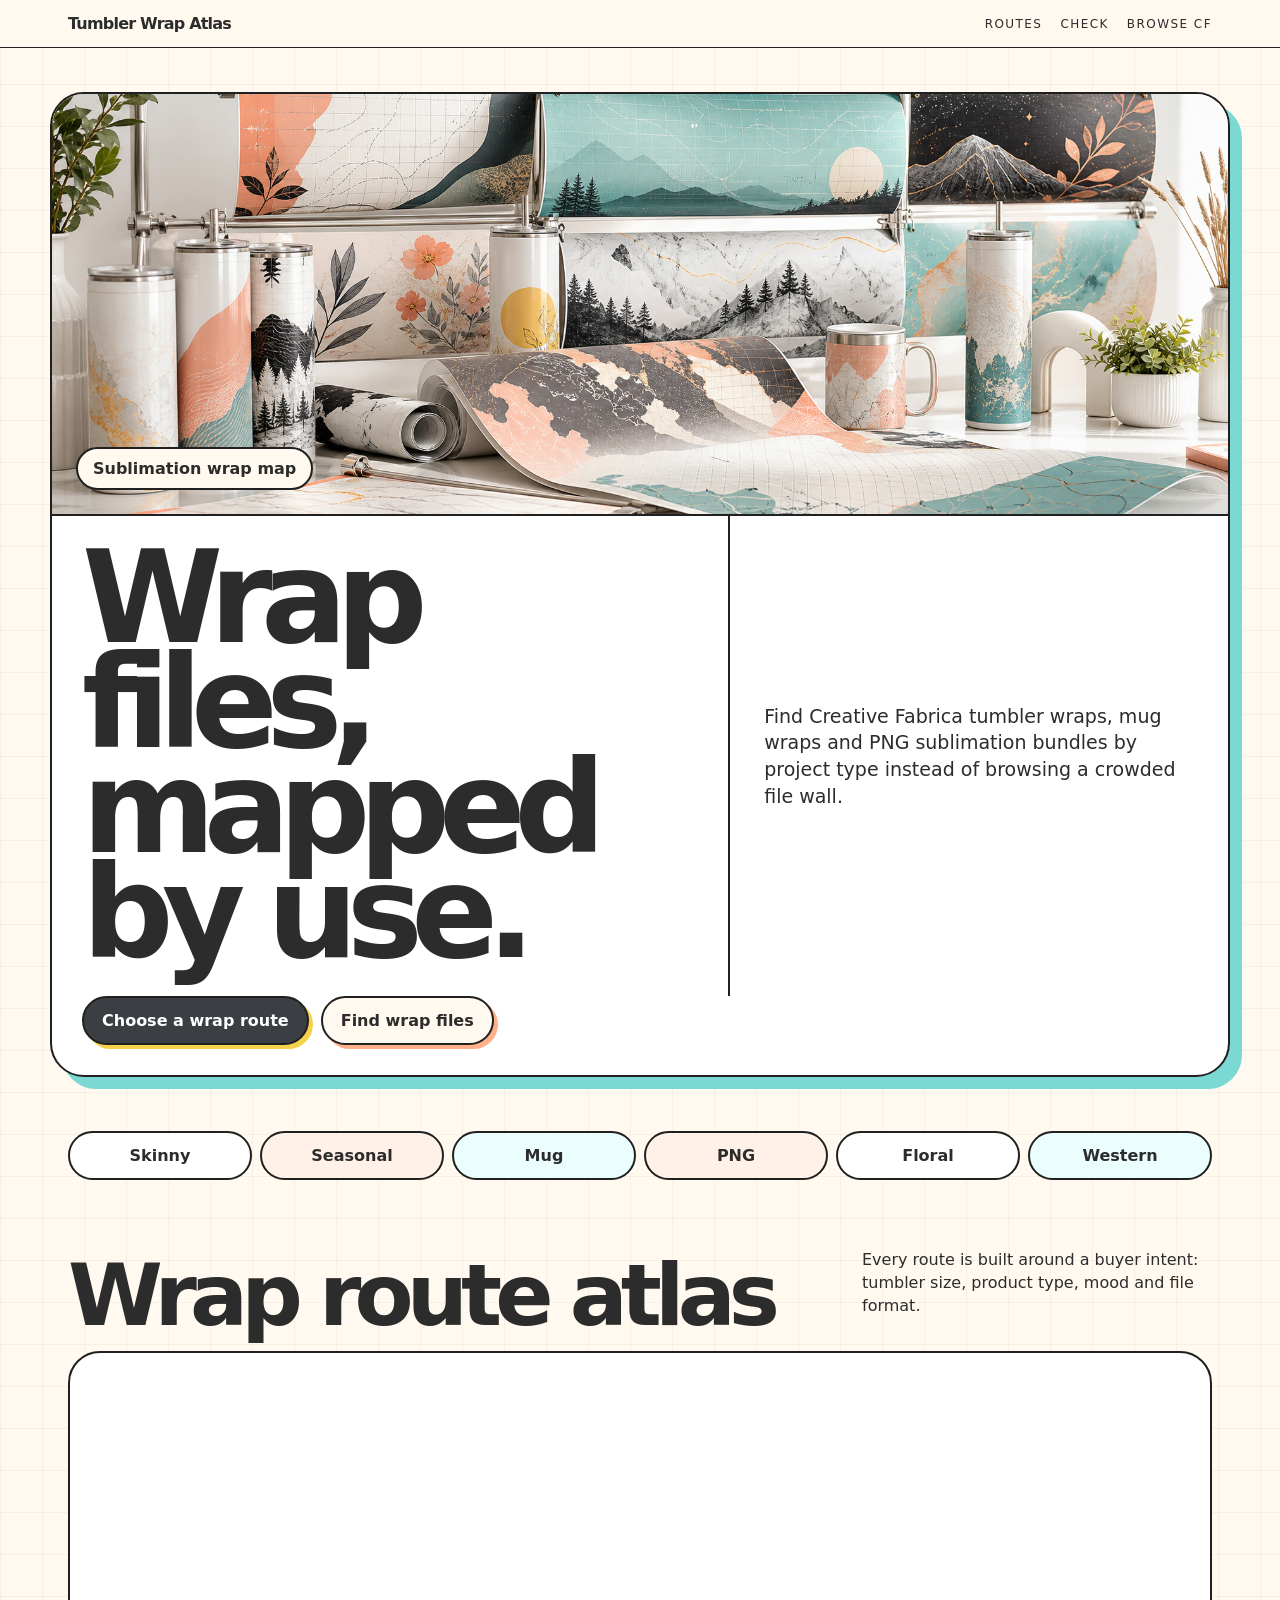
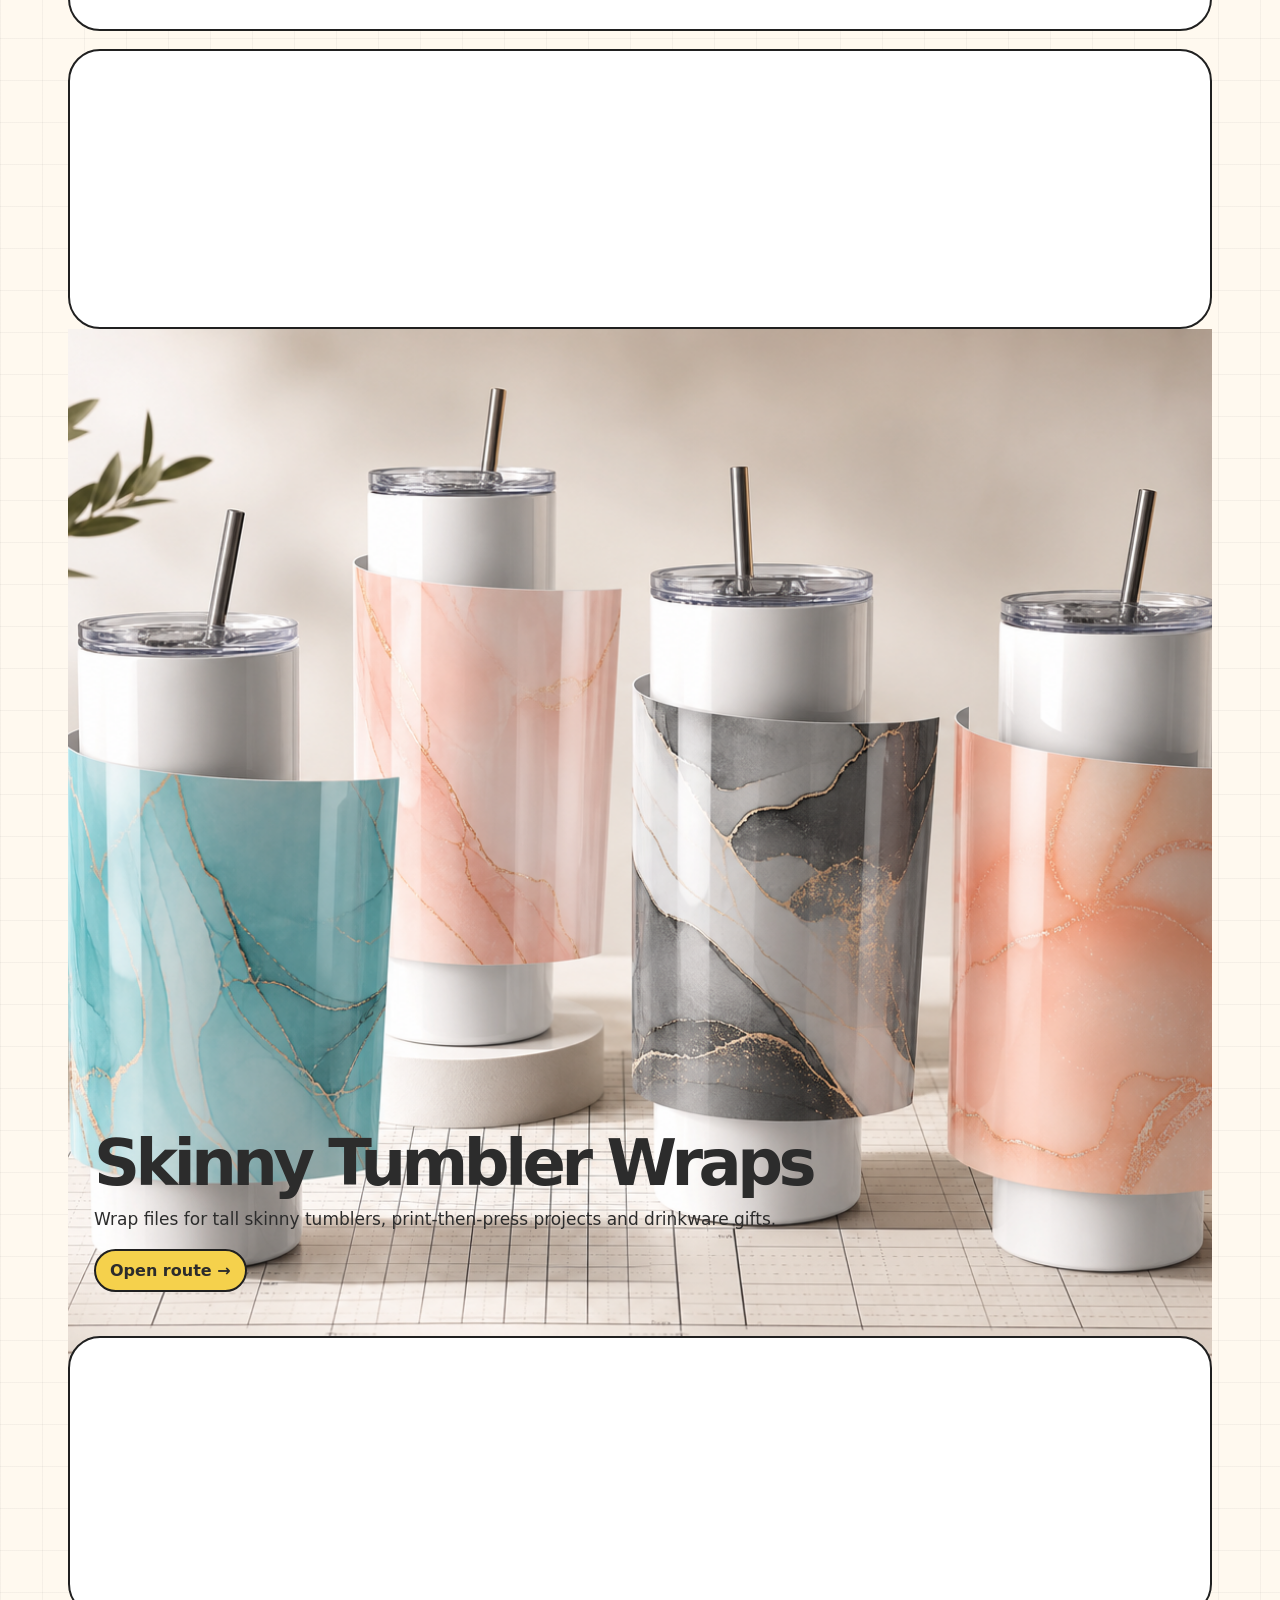
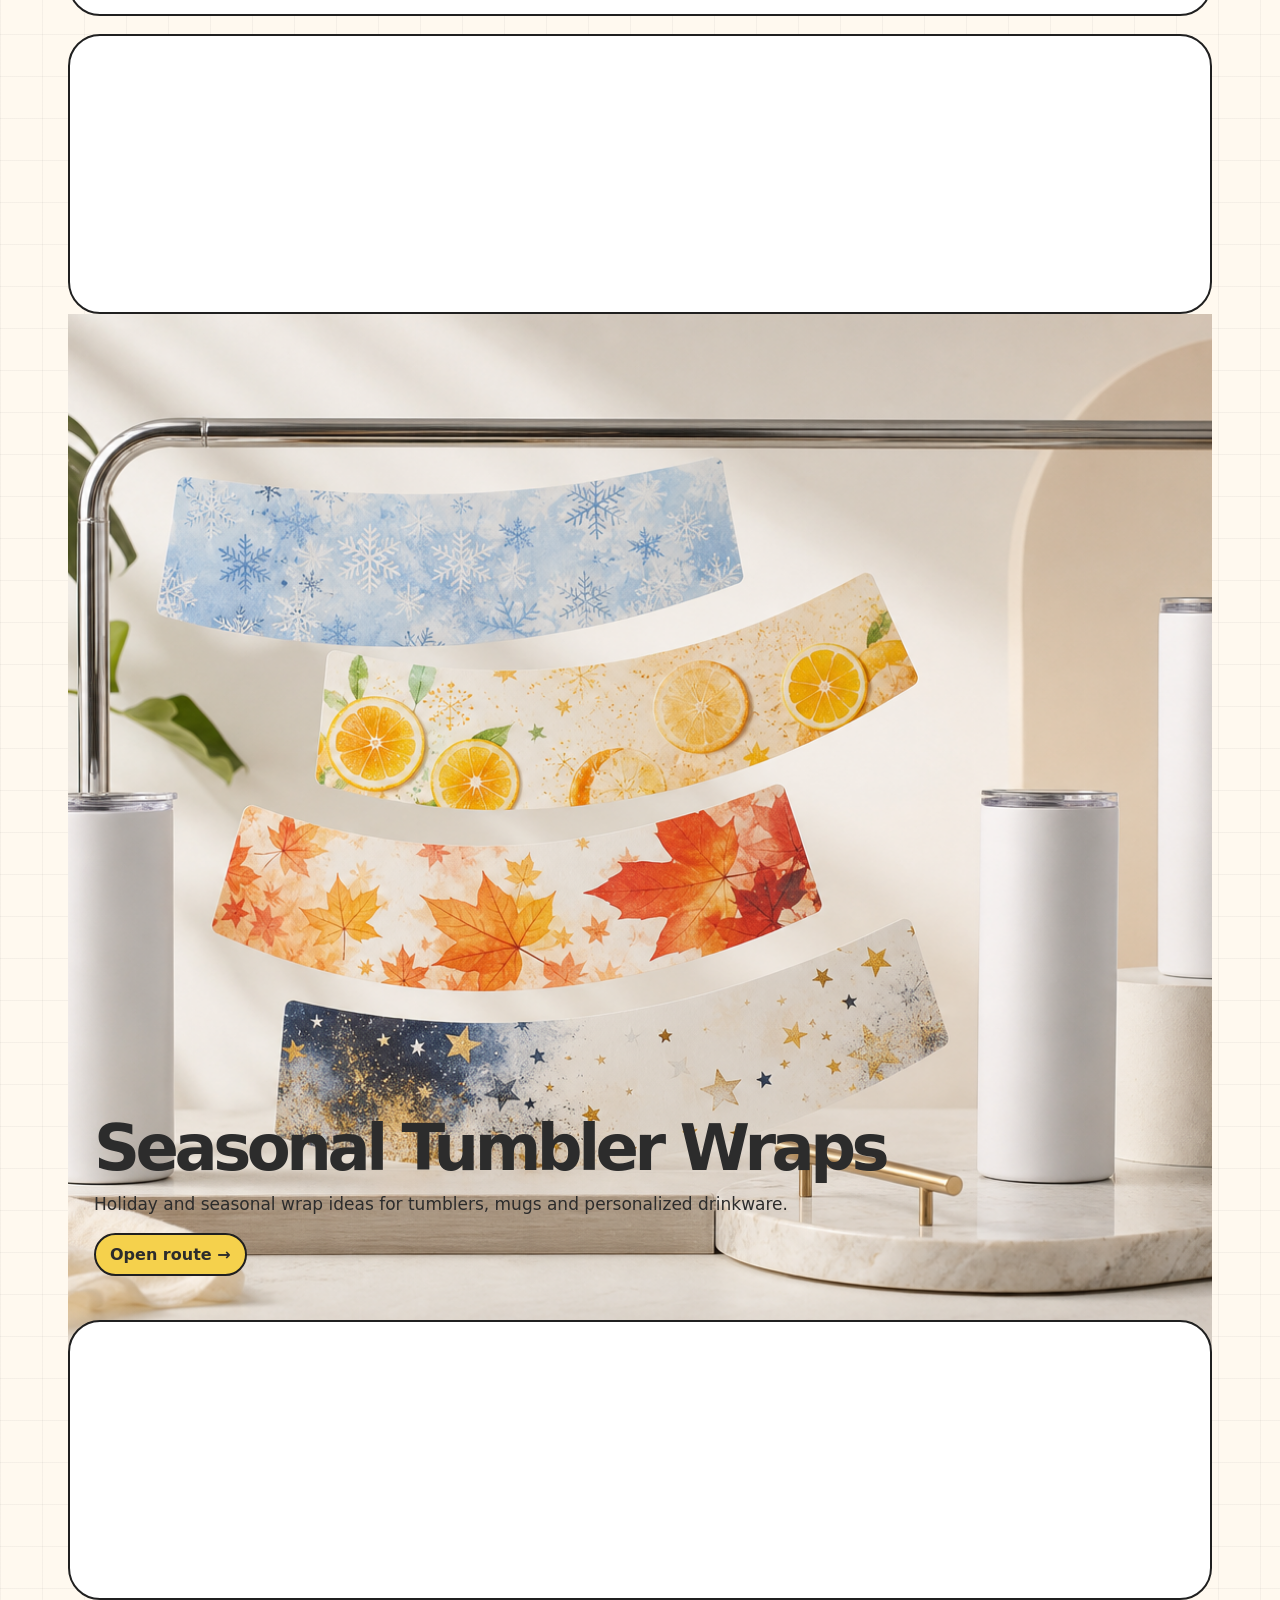
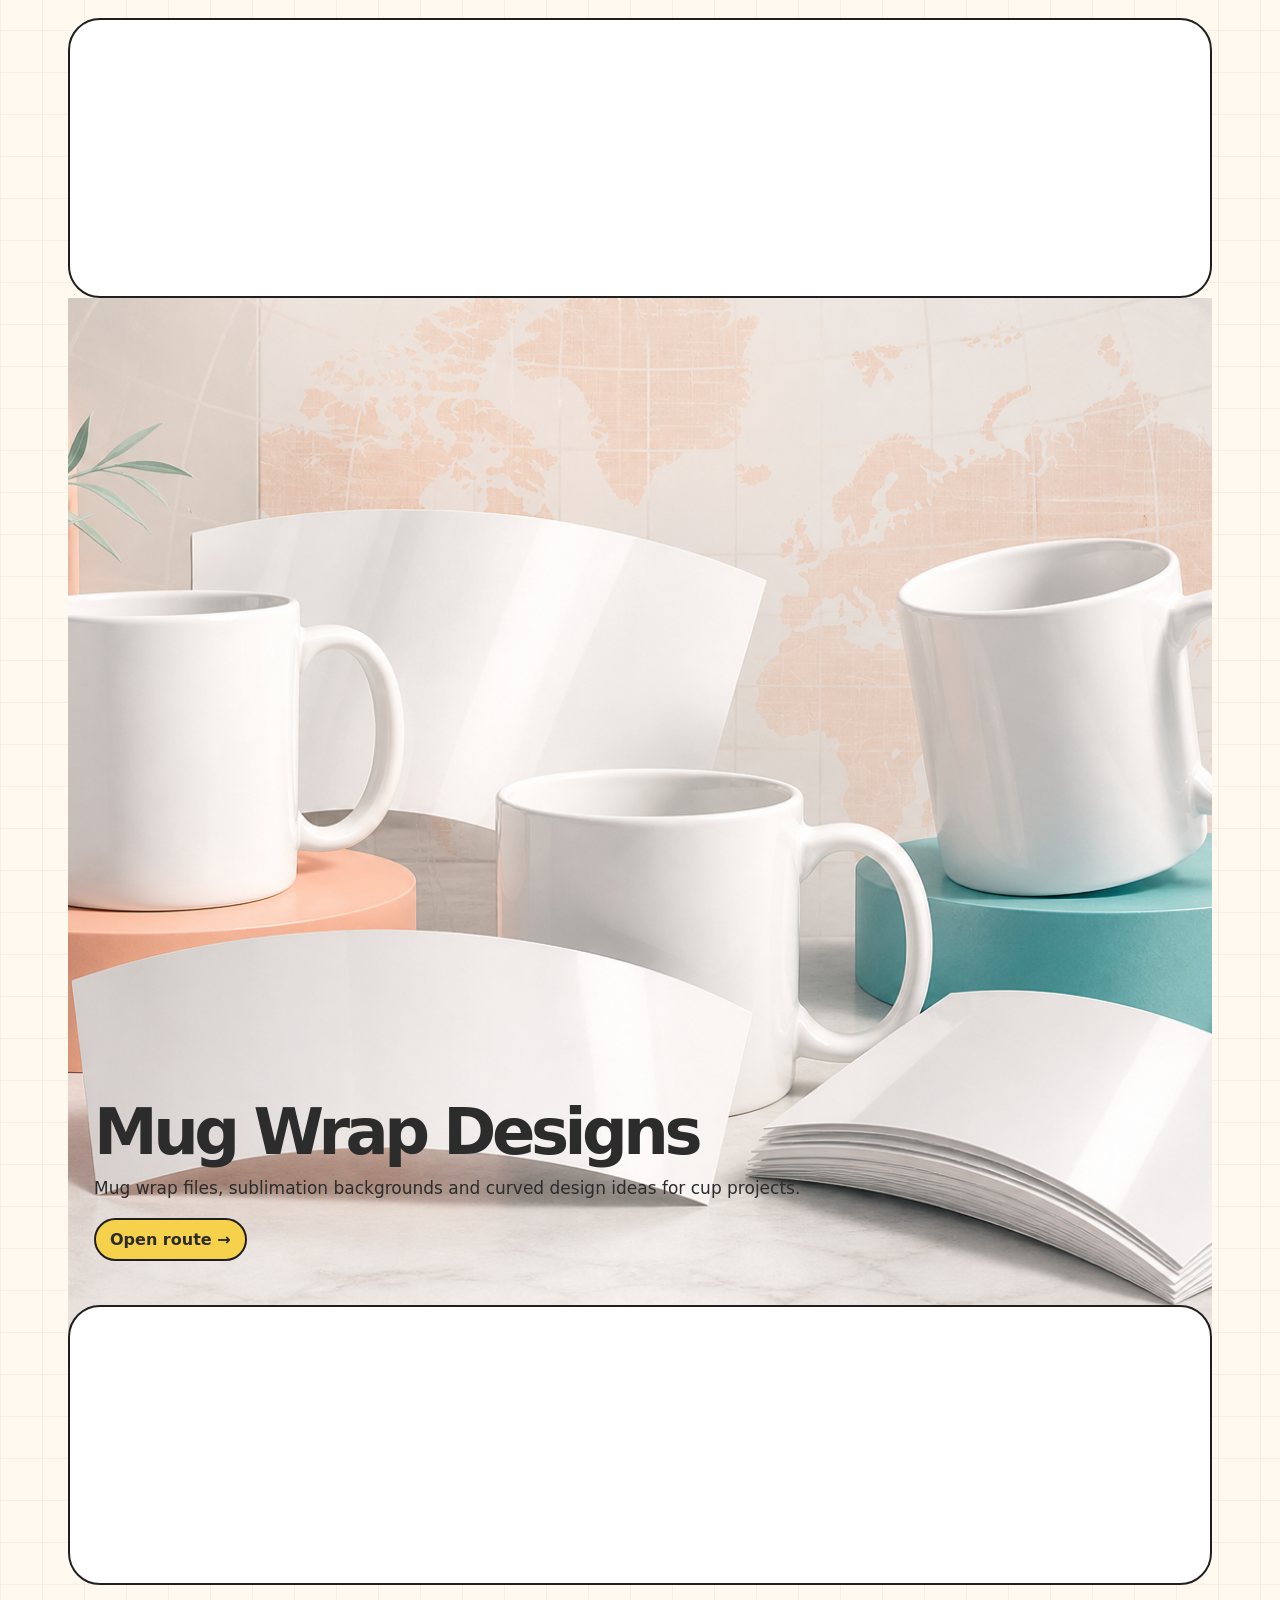
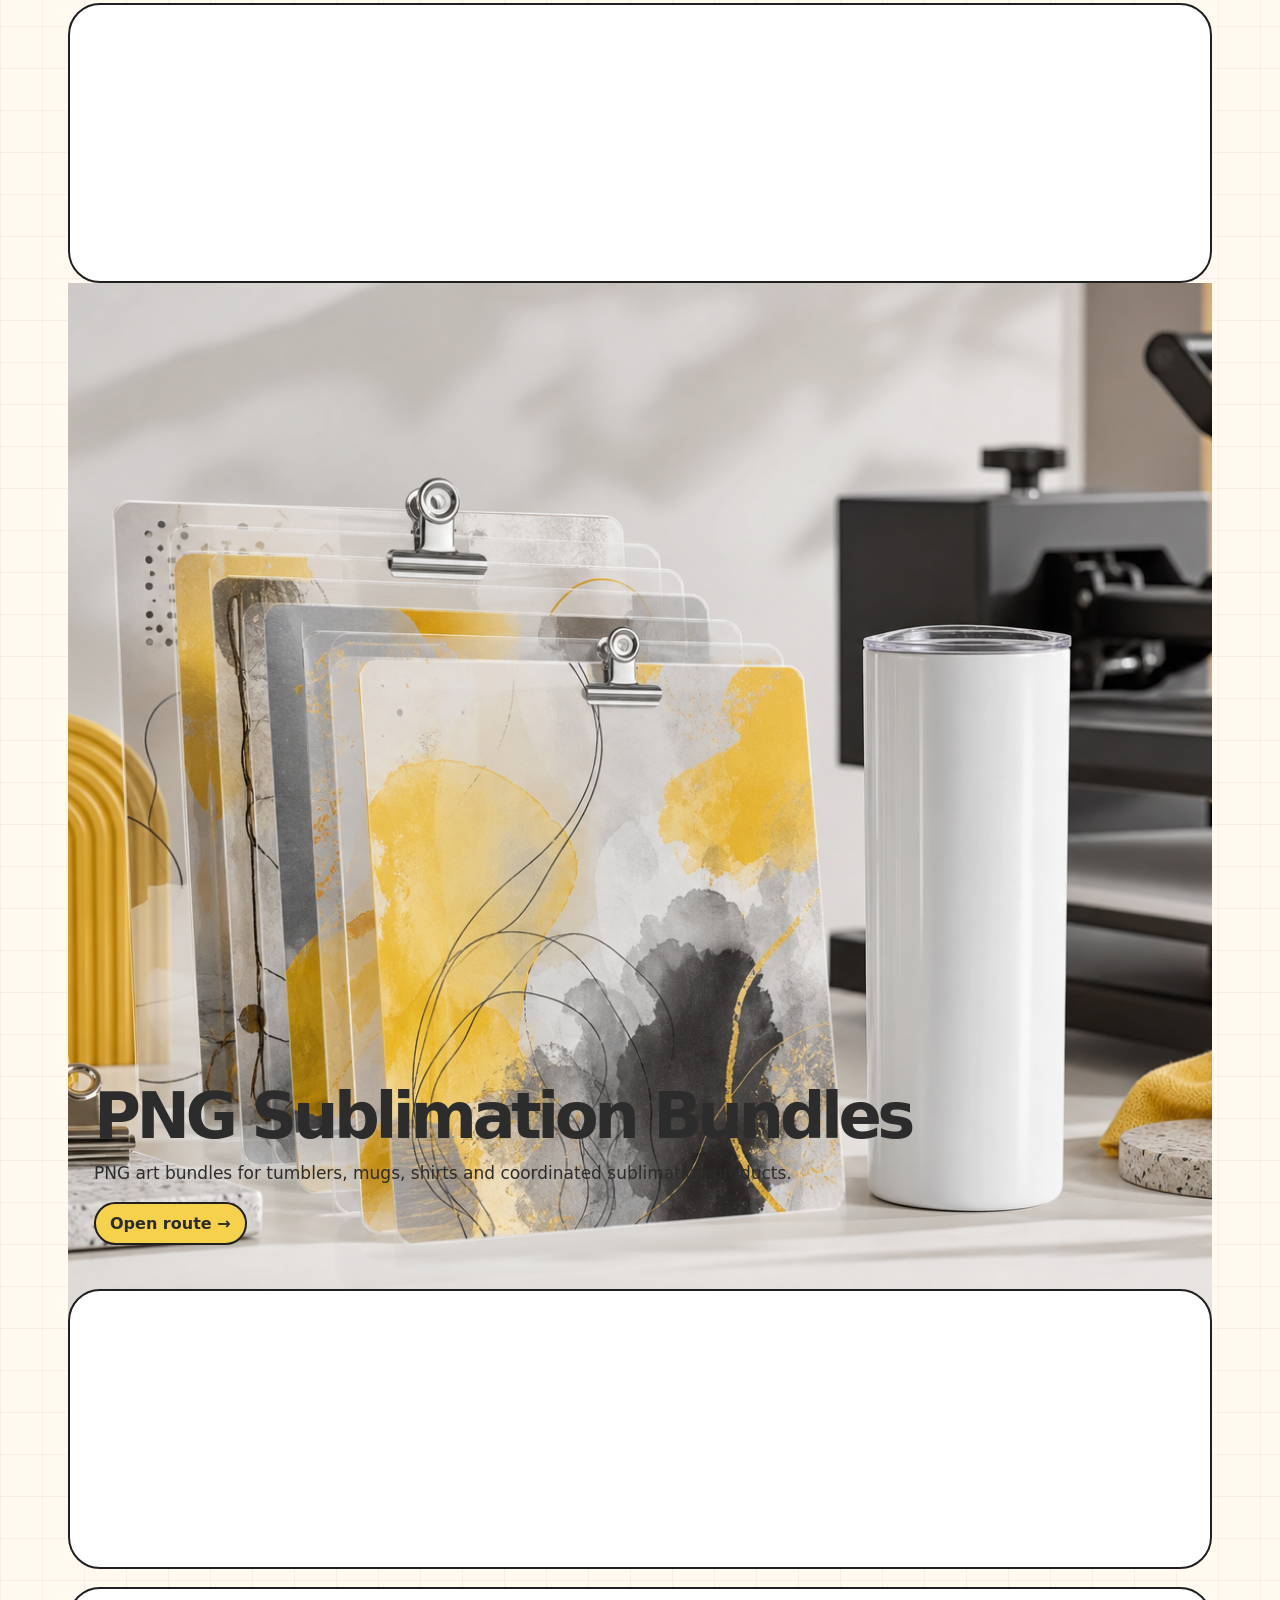
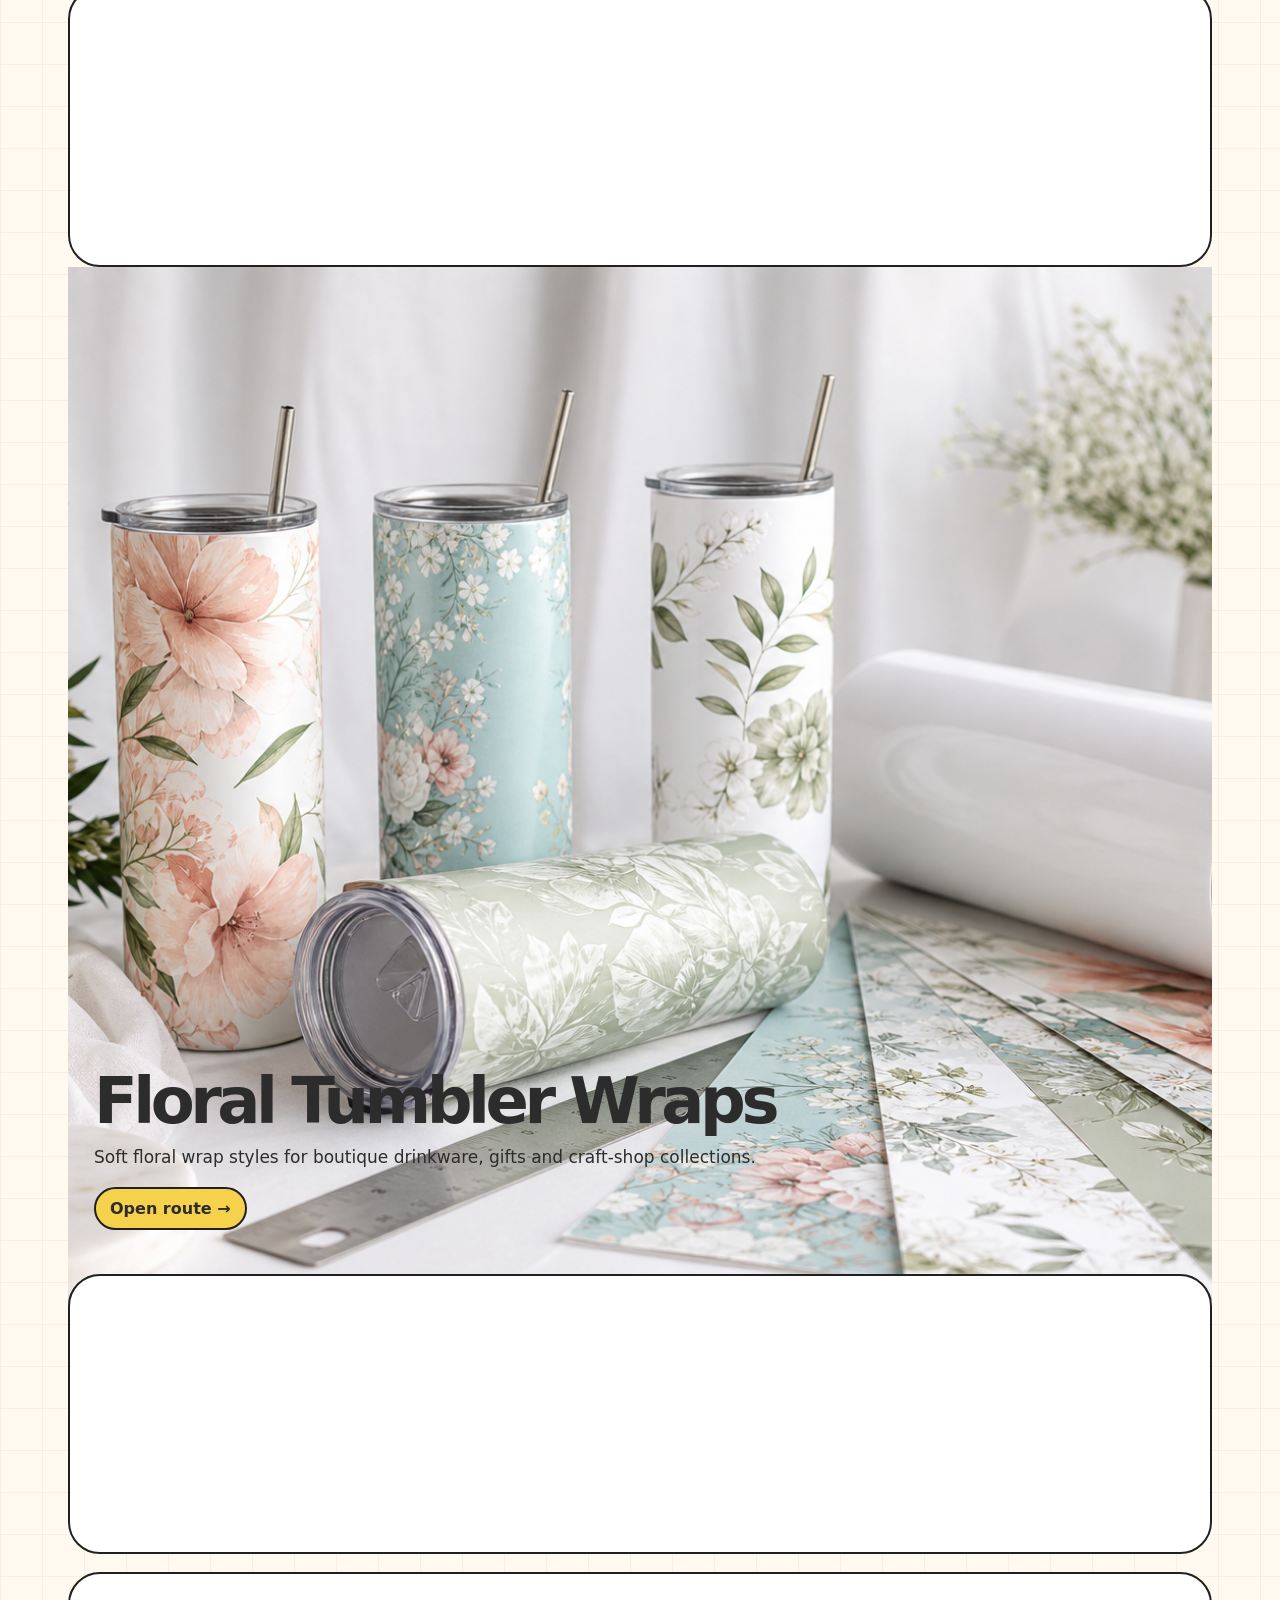
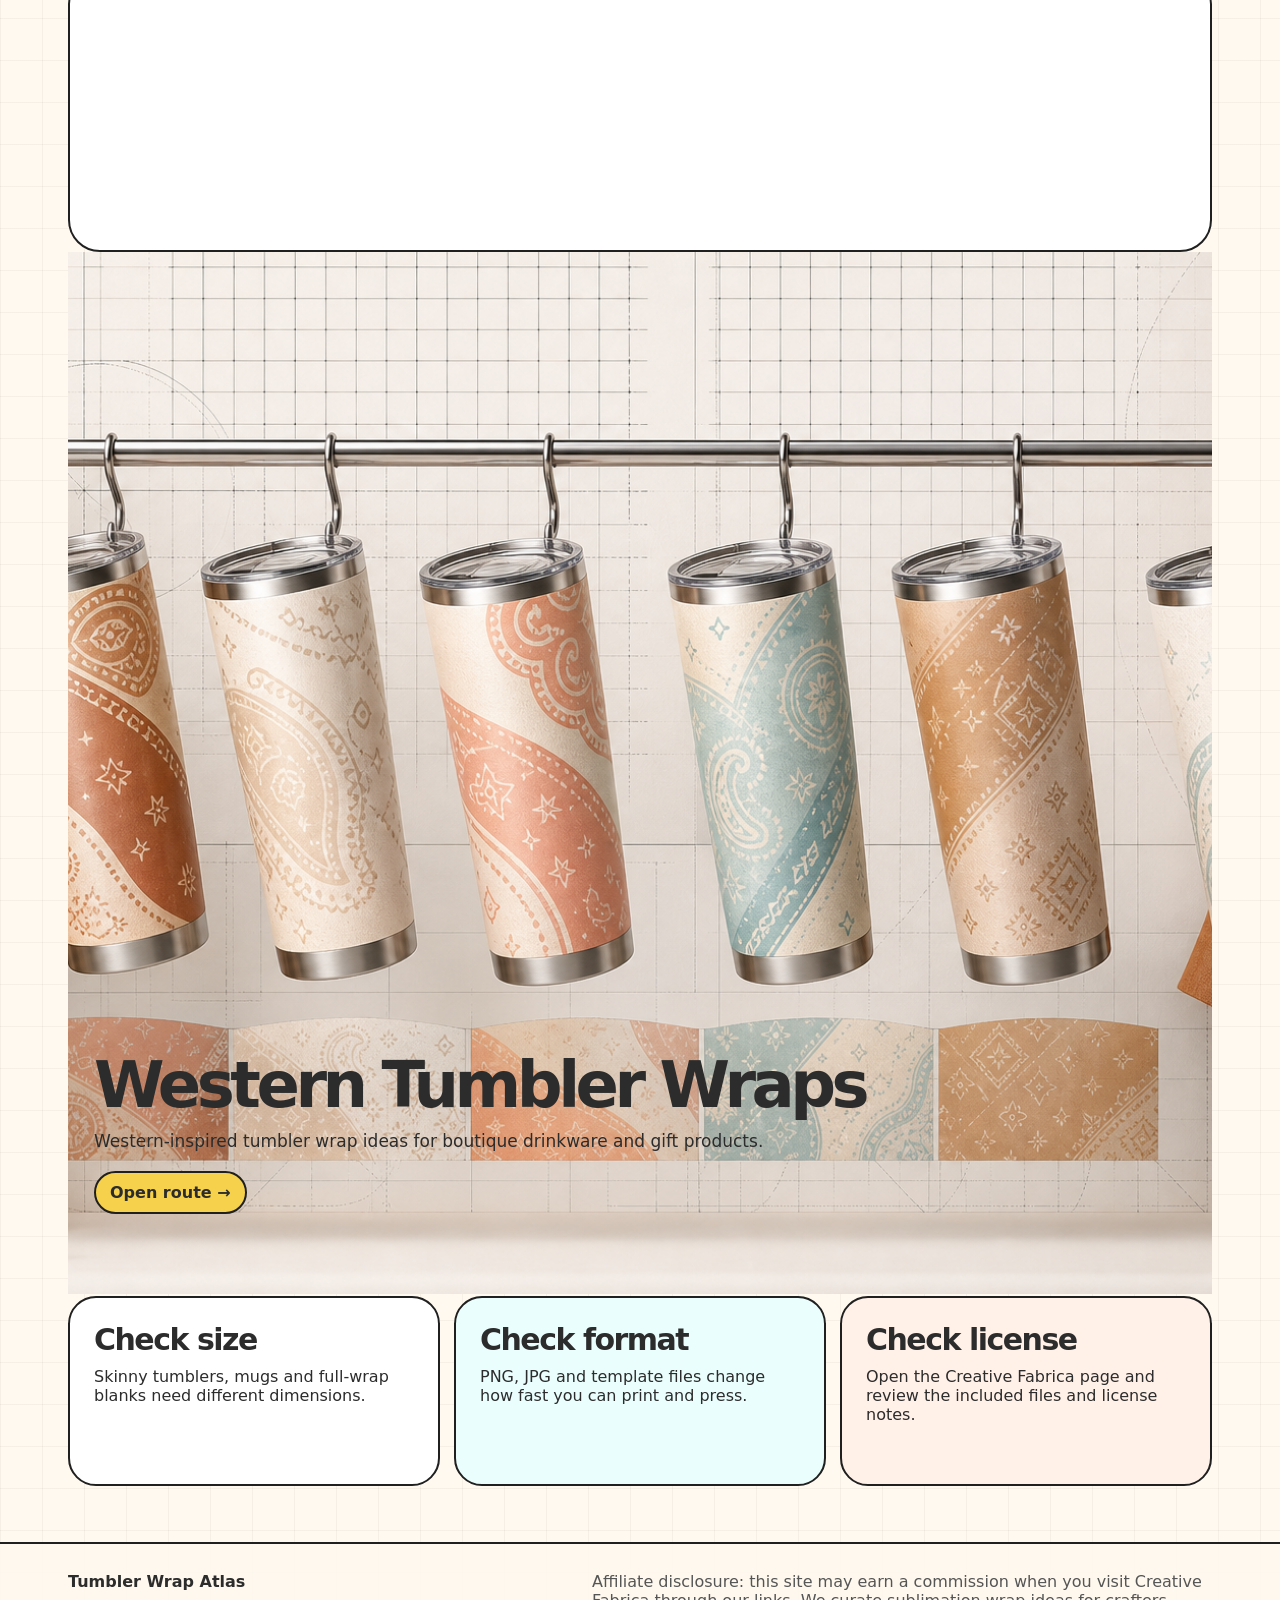
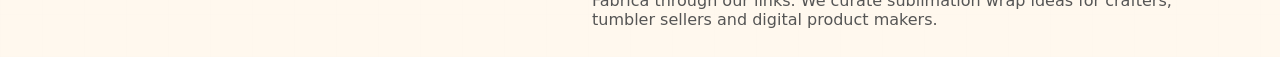
==== commit 0dacea5a: "Remove internal QA copy from public pages" ====
--- a/index.html
+++ b/index.html
@@ -1,13 +1,2 @@
 <!doctype html><html lang="en"><head><meta charset="utf-8"><meta name="viewport" content="width=device-width, initial-scale=1"><title>Tumbler Wrap Atlas | Sublimation tumbler wrap file finds</title><meta name="description" content="A lightweight Creative Fabrica guide for sublimation tumbler wraps, mug wrap designs, PNG bundles and seasonal drinkware files."><link rel="canonical" href="https://olegmat74.github.io/tumbler-wrap-atlas/"><link rel="stylesheet" href="assets/style.css"></head><body><header class="top"><div class="bar"><a class="brand" href="./">Tumbler Wrap Atlas</a><nav class="nav"><a href="./#routes">Routes</a><a href="./#specs">Check</a><a href="https://www.creativefabrica.com/search/?query=sublimation%20tumbler%20wraps&ref=11046077" rel="sponsored nofollow noopener" target="_blank">Browse CF</a></nav></div></header><main><section class="hero"><div class="atlas"><div class="heroImg"><a class="image-link" href="https://www.creativefabrica.com/search/?query=sublimation%20tumbler%20wraps&ref=11046077"><img src="assets/images/hero_tumbler-wrap-atlas.png" alt="Tumbler wrap studio"></a><span class="badge">Sublimation wrap map</span></div><div class="heroText"><h1>Wrap files, mapped by use.</h1><p>Find Creative Fabrica tumbler wraps, mug wraps and PNG sublimation bundles by project type instead of browsing a crowded file wall.</p></div><div class="cta"><a class="btn" href="#routes">Choose a wrap route</a><a class="btn alt" href="https://www.creativefabrica.com/search/?query=sublimation%20tumbler%20wraps&ref=11046077" rel="sponsored nofollow noopener" target="_blank">Find wrap files</a></div></div></section><nav class="routebar"><a href="skinny-tumbler-wraps/">Skinny</a><a href="seasonal-tumbler-wraps/">Seasonal</a><a href="mug-wrap-designs/">Mug</a><a href="png-sublimation-bundles/">PNG</a><a href="floral-tumbler-wraps/">Floral</a><a href="western-tumbler-wraps/">Western</a></nav><section class="spool" id="routes"><div class="spoolHead"><h2>Wrap route atlas</h2><p>Every route is built around a buyer intent: tumbler size, product type, mood and file format.</p></div><div class="strips"><a class="strip" href="skinny-tumbler-wraps/"><div class="visual"><a class="image-link" href="https://www.creativefabrica.com/search/?query=sublimation%20tumbler%20wraps&ref=11046077"><img src="assets/images/skinny_tumbler-wrap-atlas.png" alt="Skinny Tumbler Wraps"></a></div><div class="copy"><div><h3>Skinny Tumbler Wraps</h3><p>Wrap files for tall skinny tumblers, print-then-press projects and drinkware gifts.</p></div><span class="stamp">Open route →</span></div></a><a class="strip" href="seasonal-tumbler-wraps/"><div class="visual"><a class="image-link" href="https://www.creativefabrica.com/search/?query=sublimation%20tumbler%20wraps&ref=11046077"><img src="assets/images/seasonal_tumbler-wrap-atlas.png" alt="Seasonal Tumbler Wraps"></a></div><div class="copy"><div><h3>Seasonal Tumbler Wraps</h3><p>Holiday and seasonal wrap ideas for tumblers, mugs and personalized drinkware.</p></div><span class="stamp">Open route →</span></div></a><a class="strip" href="mug-wrap-designs/"><div class="visual"><a class="image-link" href="https://www.creativefabrica.com/search/?query=sublimation%20tumbler%20wraps&ref=11046077"><img src="assets/images/mug_tumbler-wrap-atlas.png" alt="Mug Wrap Designs"></a></div><div class="copy"><div><h3>Mug Wrap Designs</h3><p>Mug wrap files, sublimation backgrounds and curved design ideas for cup projects.</p></div><span class="stamp">Open route →</span></div></a><a class="strip" href="png-sublimation-bundles/"><div class="visual"><a class="image-link" href="https://www.creativefabrica.com/search/?query=sublimation%20tumbler%20wraps&ref=11046077"><img src="assets/images/png_tumbler-wrap-atlas.png" alt="PNG Sublimation Bundles"></a></div><div class="copy"><div><h3>PNG Sublimation Bundles</h3><p>PNG art bundles for tumblers, mugs, shirts and coordinated sublimation products.</p></div><span class="stamp">Open route →</span></div></a><a class="strip" href="floral-tumbler-wraps/"><div class="visual"><a class="image-link" href="https://www.creativefabrica.com/search/?query=sublimation%20tumbler%20wraps&ref=11046077"><img src="assets/images/floral_tumbler-wrap-atlas.png" alt="Floral Tumbler Wraps"></a></div><div class="copy"><div><h3>Floral Tumbler Wraps</h3><p>Soft floral wrap styles for boutique drinkware, gifts and craft-shop collections.</p></div><span class="stamp">Open route →</span></div></a><a class="strip" href="western-tumbler-wraps/"><div class="visual"><a class="image-link" href="https://www.creativefabrica.com/search/?query=sublimation%20tumbler%20wraps&ref=11046077"><img src="assets/images/western_tumbler-wrap-atlas.png" alt="Western Tumbler Wraps"></a></div><div class="copy"><div><h3>Western Tumbler Wraps</h3><p>Western-inspired tumbler wrap ideas for boutique drinkware and gift products.</p></div><span class="stamp">Open route →</span></div></a></div></section><section class="specs" id="specs"><div class="spec"><b>Check size</b>Skinny tumblers, mugs and full-wrap blanks need different dimensions.</div><div class="spec"><b>Check format</b>PNG, JPG and template files change how fast you can print and press.</div><div class="spec"><b>Check license</b>Open the Creative Fabrica page and review the included files and license notes.</div></section>
-<section class="qa-upgrade-section" id="selection-notes">
-  <h2>How to choose the strongest fit</h2>
-  <p>Wrap files, mapped by use should help the visitor make a confident choice before opening Creative Fabrica. The best option is not just visually attractive; it matches the project format, prints or exports cleanly, and gives the buyer enough flexibility to reuse the resource across several designs.</p>
-  <p>For Pinterest traffic, the page needs a fast decision path: understand the use case, compare the visual direction, then click through to a relevant Creative Fabrica search or collection. This keeps the experience useful instead of feeling like a thin bridge page.</p>
-  <ul class="qa-upgrade-list">
-    <li>Match the resource to the exact project use case: tumbler, wrap, atlas.</li>
-    <li>Prefer editable or bundle-style resources when the buyer may need variations.</li>
-    <li>Check visual consistency, file clarity and commercial-use suitability before downloading.</li>
-  </ul>
-</section>
-
 </main><footer><div class="foot"><b>Tumbler Wrap Atlas</b><div class="disc">Affiliate disclosure: this site may earn a commission when you visit Creative Fabrica through our links. We curate sublimation wrap ideas for crafters, tumbler sellers and digital product makers.</div></div></footer></body></html>
--- a/assets/style.css
+++ b/assets/style.css
@@ -30,8 +30,4 @@
   .bar{min-height:52px;padding:8px 18px;}
   .brand{display:inline-flex;align-items:center;min-height:44px;}
   .crumb{display:inline-flex;align-items:center;min-height:44px;padding:0 4px;margin-bottom:8px;}
-}
-
-
-/* Portfolio QA upgrade 2026-07-12: clickability, tap targets, mobile stability */
-a.image-link{display:block;text-decoration:none;color:inherit;border-radius:inherit}a.image-link img{transition:transform .18s ease,filter .18s ease}a.image-link:focus-visible{outline:4px solid #f7c94b;outline-offset:4px}a.image-link:hover img{transform:scale(1.012);filter:saturate(1.05)}a,button,.btn,.button,[class*="btn"],[class*="cta"]{min-height:44px}img,svg,video,canvas{max-width:100%;height:auto}html,body{max-width:100%;overflow-x:clip}.qa-upgrade-section{margin:clamp(28px,5vw,64px) auto;padding:clamp(22px,4vw,40px);border-radius:28px;background:rgba(255,255,255,.82);border:2px solid rgba(20,30,32,.12);box-shadow:0 20px 70px rgba(20,30,32,.08)}.qa-upgrade-section h2{font-size:clamp(28px,4vw,48px);line-height:.95;letter-spacing:-.04em;margin:0 0 12px}.qa-upgrade-section p{font-size:clamp(16px,1.7vw,19px);line-height:1.65}.qa-upgrade-list{display:grid;grid-template-columns:repeat(3,minmax(0,1fr));gap:14px;margin-top:18px}.qa-upgrade-list li{list-style:none;padding:14px 16px;border-radius:18px;background:rgba(250,250,246,.92);border:1px solid rgba(20,30,32,.14);font-weight:700}@media(max-width:760px){.qa-upgrade-list{grid-template-columns:1fr}.qa-upgrade-section{border-radius:22px}.nav,.navlinks{max-width:100%}}
+}
